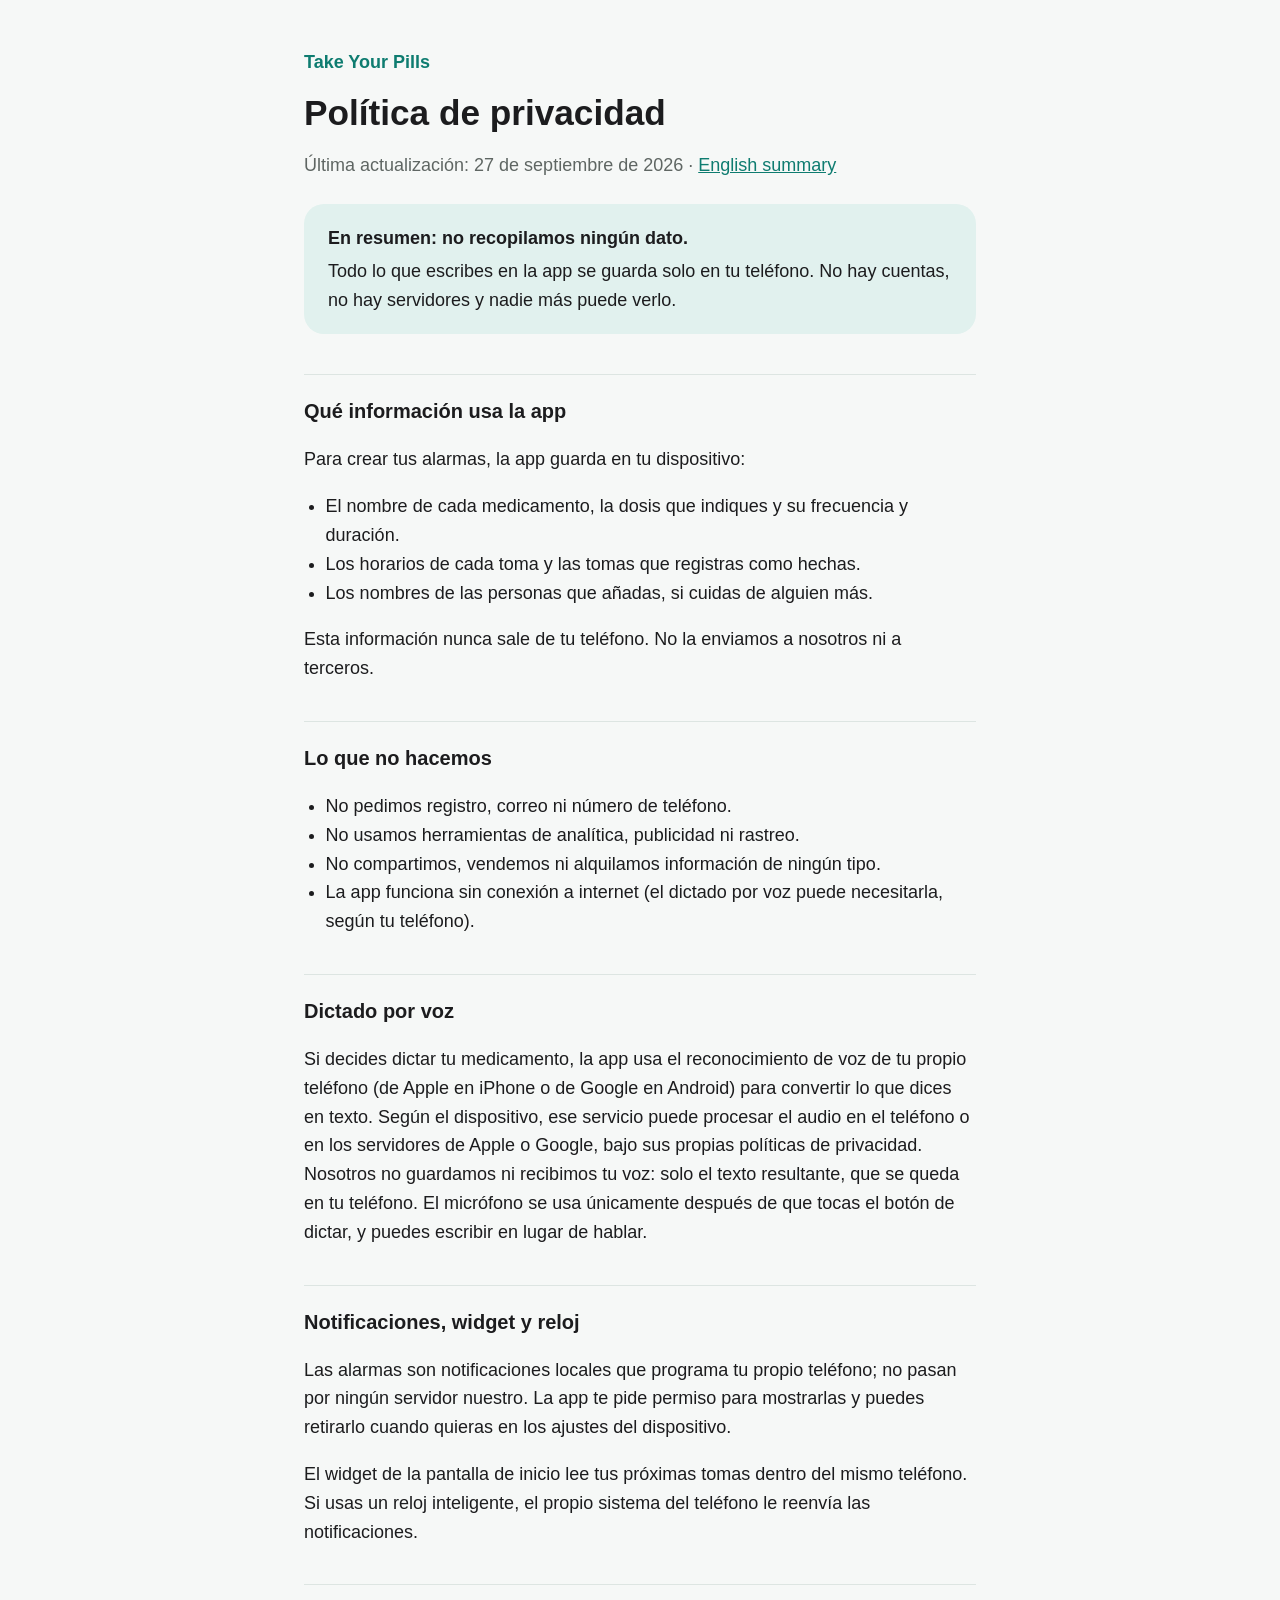
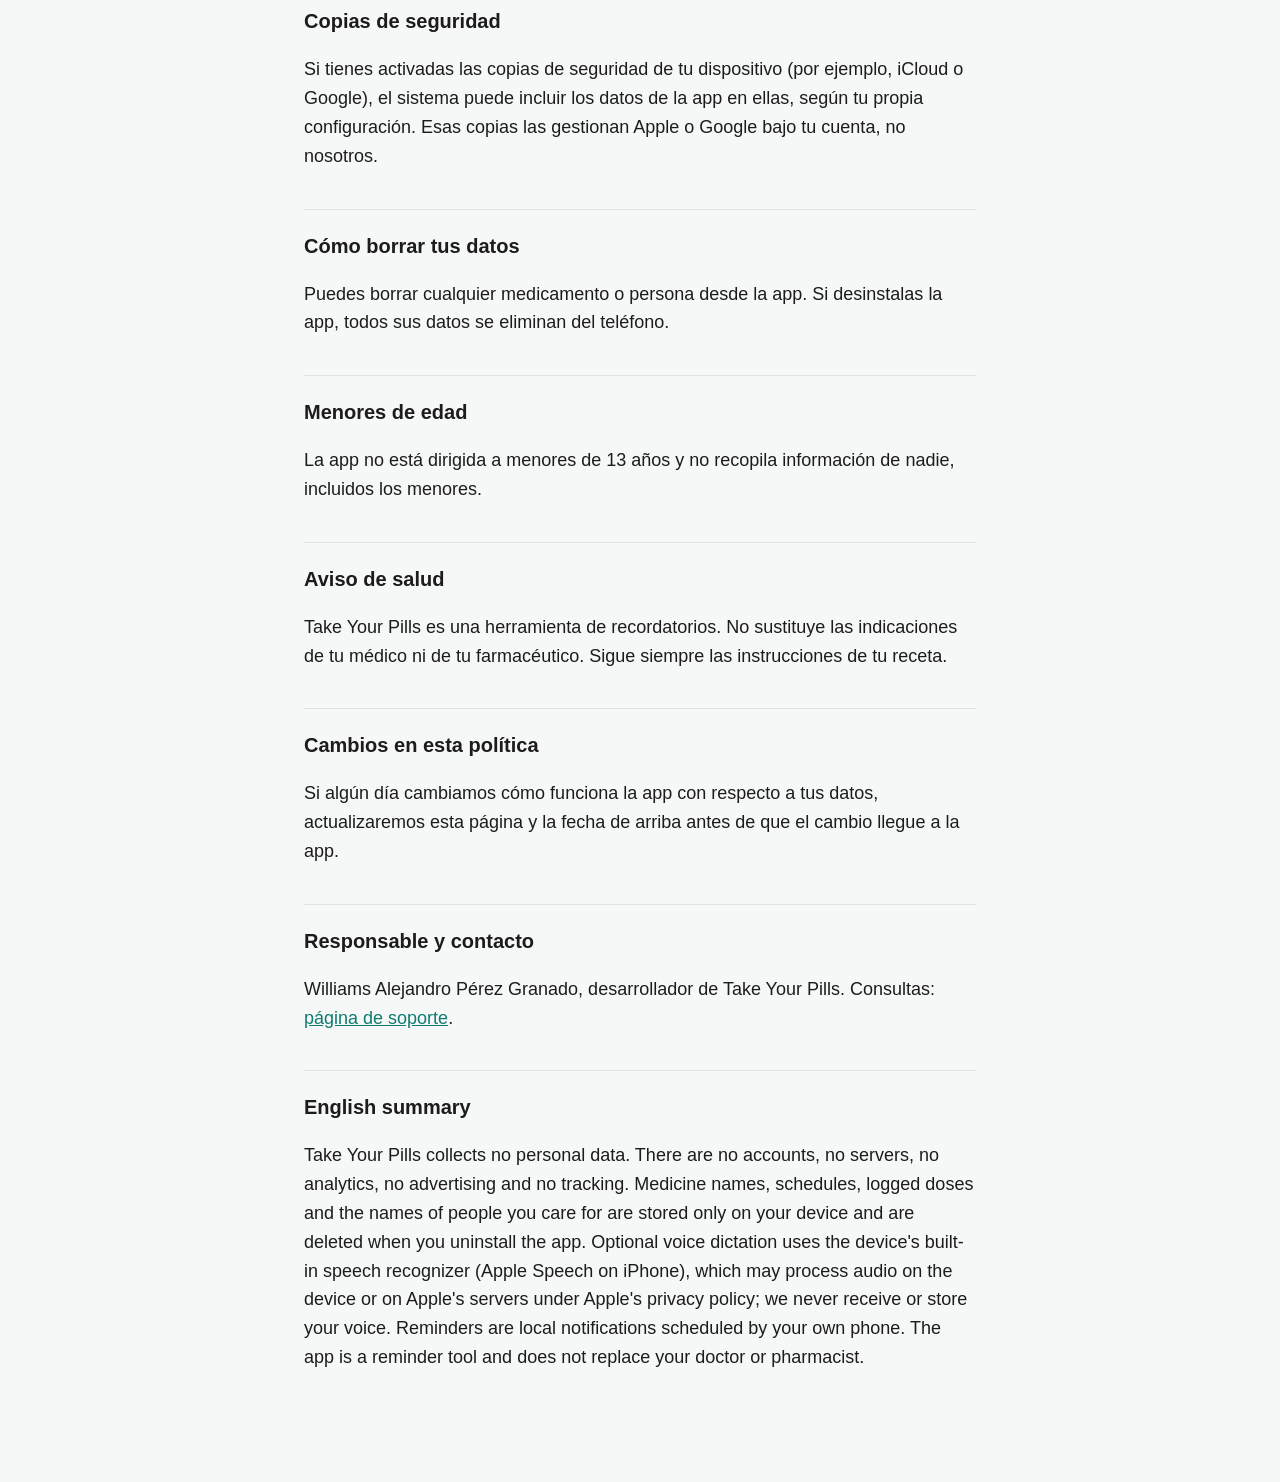
==== privacidad.html @ e74b3f1e "feat: legal and support pages" ====
<!doctype html>
<html lang="es">
<head>
<meta charset="utf-8">
<meta name="viewport" content="width=device-width,initial-scale=1">
<title>Privacidad · Take Your Pills</title>
<link rel="stylesheet" href="_style.css">
</head>
<body>
<main>
  <div class="app">Take Your Pills</div>
  <h1>Política de privacidad</h1>
  <p class="muted">Última actualización: 27 de septiembre de 2026 · <a href="#en">English summary</a></p>

  <div class="box">
    <strong>En resumen: no recopilamos ningún dato.</strong>
    <p>Todo lo que escribes en la app se guarda solo en tu teléfono. No hay cuentas, no hay servidores y nadie más puede verlo.</p>
  </div>

  <section>
    <h2>Qué información usa la app</h2>
    <p>Para crear tus alarmas, la app guarda en tu dispositivo:</p>
    <ul>
      <li>El nombre de cada medicamento, la dosis que indiques y su frecuencia y duración.</li>
      <li>Los horarios de cada toma y las tomas que registras como hechas.</li>
      <li>Los nombres de las personas que añadas, si cuidas de alguien más.</li>
    </ul>
    <p>Esta información nunca sale de tu teléfono. No la enviamos a nosotros ni a terceros.</p>
  </section>

  <section>
    <h2>Lo que no hacemos</h2>
    <ul>
      <li>No pedimos registro, correo ni número de teléfono.</li>
      <li>No usamos herramientas de analítica, publicidad ni rastreo.</li>
      <li>No compartimos, vendemos ni alquilamos información de ningún tipo.</li>
      <li>La app funciona sin conexión a internet (el dictado por voz puede necesitarla, según tu teléfono).</li>
    </ul>
  </section>

  <section>
    <h2>Dictado por voz</h2>
    <p>Si decides dictar tu medicamento, la app usa el reconocimiento de voz de tu propio teléfono (de Apple en iPhone o de Google en Android) para convertir lo que dices en texto. Según el dispositivo, ese servicio puede procesar el audio en el teléfono o en los servidores de Apple o Google, bajo sus propias políticas de privacidad. Nosotros no guardamos ni recibimos tu voz: solo el texto resultante, que se queda en tu teléfono. El micrófono se usa únicamente después de que tocas el botón de dictar, y puedes escribir en lugar de hablar.</p>
  </section>

  <section>
    <h2>Notificaciones, widget y reloj</h2>
    <p>Las alarmas son notificaciones locales que programa tu propio teléfono; no pasan por ningún servidor nuestro. La app te pide permiso para mostrarlas y puedes retirarlo cuando quieras en los ajustes del dispositivo.</p>
    <p>El widget de la pantalla de inicio lee tus próximas tomas dentro del mismo teléfono. Si usas un reloj inteligente, el propio sistema del teléfono le reenvía las notificaciones.</p>
  </section>

  <section>
    <h2>Copias de seguridad</h2>
    <p>Si tienes activadas las copias de seguridad de tu dispositivo (por ejemplo, iCloud o Google), el sistema puede incluir los datos de la app en ellas, según tu propia configuración. Esas copias las gestionan Apple o Google bajo tu cuenta, no nosotros.</p>
  </section>

  <section>
    <h2>Cómo borrar tus datos</h2>
    <p>Puedes borrar cualquier medicamento o persona desde la app. Si desinstalas la app, todos sus datos se eliminan del teléfono.</p>
  </section>

  <section>
    <h2>Menores de edad</h2>
    <p>La app no está dirigida a menores de 13 años y no recopila información de nadie, incluidos los menores.</p>
  </section>

  <section>
    <h2>Aviso de salud</h2>
    <p>Take Your Pills es una herramienta de recordatorios. No sustituye las indicaciones de tu médico ni de tu farmacéutico. Sigue siempre las instrucciones de tu receta.</p>
  </section>

  <section>
    <h2>Cambios en esta política</h2>
    <p>Si algún día cambiamos cómo funciona la app con respecto a tus datos, actualizaremos esta página y la fecha de arriba antes de que el cambio llegue a la app.</p>
  </section>

  <section>
    <h2>Responsable y contacto</h2>
    <p>Williams Alejandro Pérez Granado, desarrollador de Take Your Pills. Consultas: <a href="soporte.html">página de soporte</a>.</p>
  </section>

  <section id="en" lang="en">
    <h2>English summary</h2>
    <p>Take Your Pills collects no personal data. There are no accounts, no servers, no analytics, no advertising and no tracking. Medicine names, schedules, logged doses and the names of people you care for are stored only on your device and are deleted when you uninstall the app. Optional voice dictation uses the device's built-in speech recognizer (Apple Speech on iPhone), which may process audio on the device or on Apple's servers under Apple's privacy policy; we never receive or store your voice. Reminders are local notifications scheduled by your own phone. The app is a reminder tool and does not replace your doctor or pharmacist.</p>
  </section>
</main>
</body>
</html>
---- _style.css ----
:root{--bg:#f6f8f7;--surface:#fff;--ink:#1c1c1e;--muted:#5f6663;--tint:#0e7c70;--tint-soft:#e1f1ee;--line:#dde5e2;color-scheme:light}
@media (prefers-color-scheme:dark){:root{color-scheme:dark;--bg:#04201d;--surface:#0b2c28;--ink:#f2f5f4;--muted:#a9bab6;--tint:#34c7b5;--tint-soft:#12332f;--line:#1f4540}}
*{box-sizing:border-box}
body{margin:0;background:var(--bg);color:var(--ink);font:18px/1.6 -apple-system,BlinkMacSystemFont,"Segoe UI",Roboto,sans-serif;padding-inline:20px}
main{max-width:42rem;margin:0 auto;padding-block:48px 72px}
.app{color:var(--tint);font-weight:700}
h1{font-size:2.2rem;line-height:1.15;margin:16px 0 8px}
.muted{color:var(--muted)}
.box{background:var(--tint-soft);border-radius:20px;padding:20px 24px;margin:24px 0 40px}
.box p{margin:4px 0 0}
section,details{border-top:1px solid var(--line);padding-block:20px}
h2{font-size:1.25rem;margin:0 0 8px}
summary{cursor:pointer;font-weight:700}
ul,ol{padding-left:1.2em}
a{color:var(--tint)}
.mail{font-weight:700;user-select:all;overflow-wrap:anywhere}
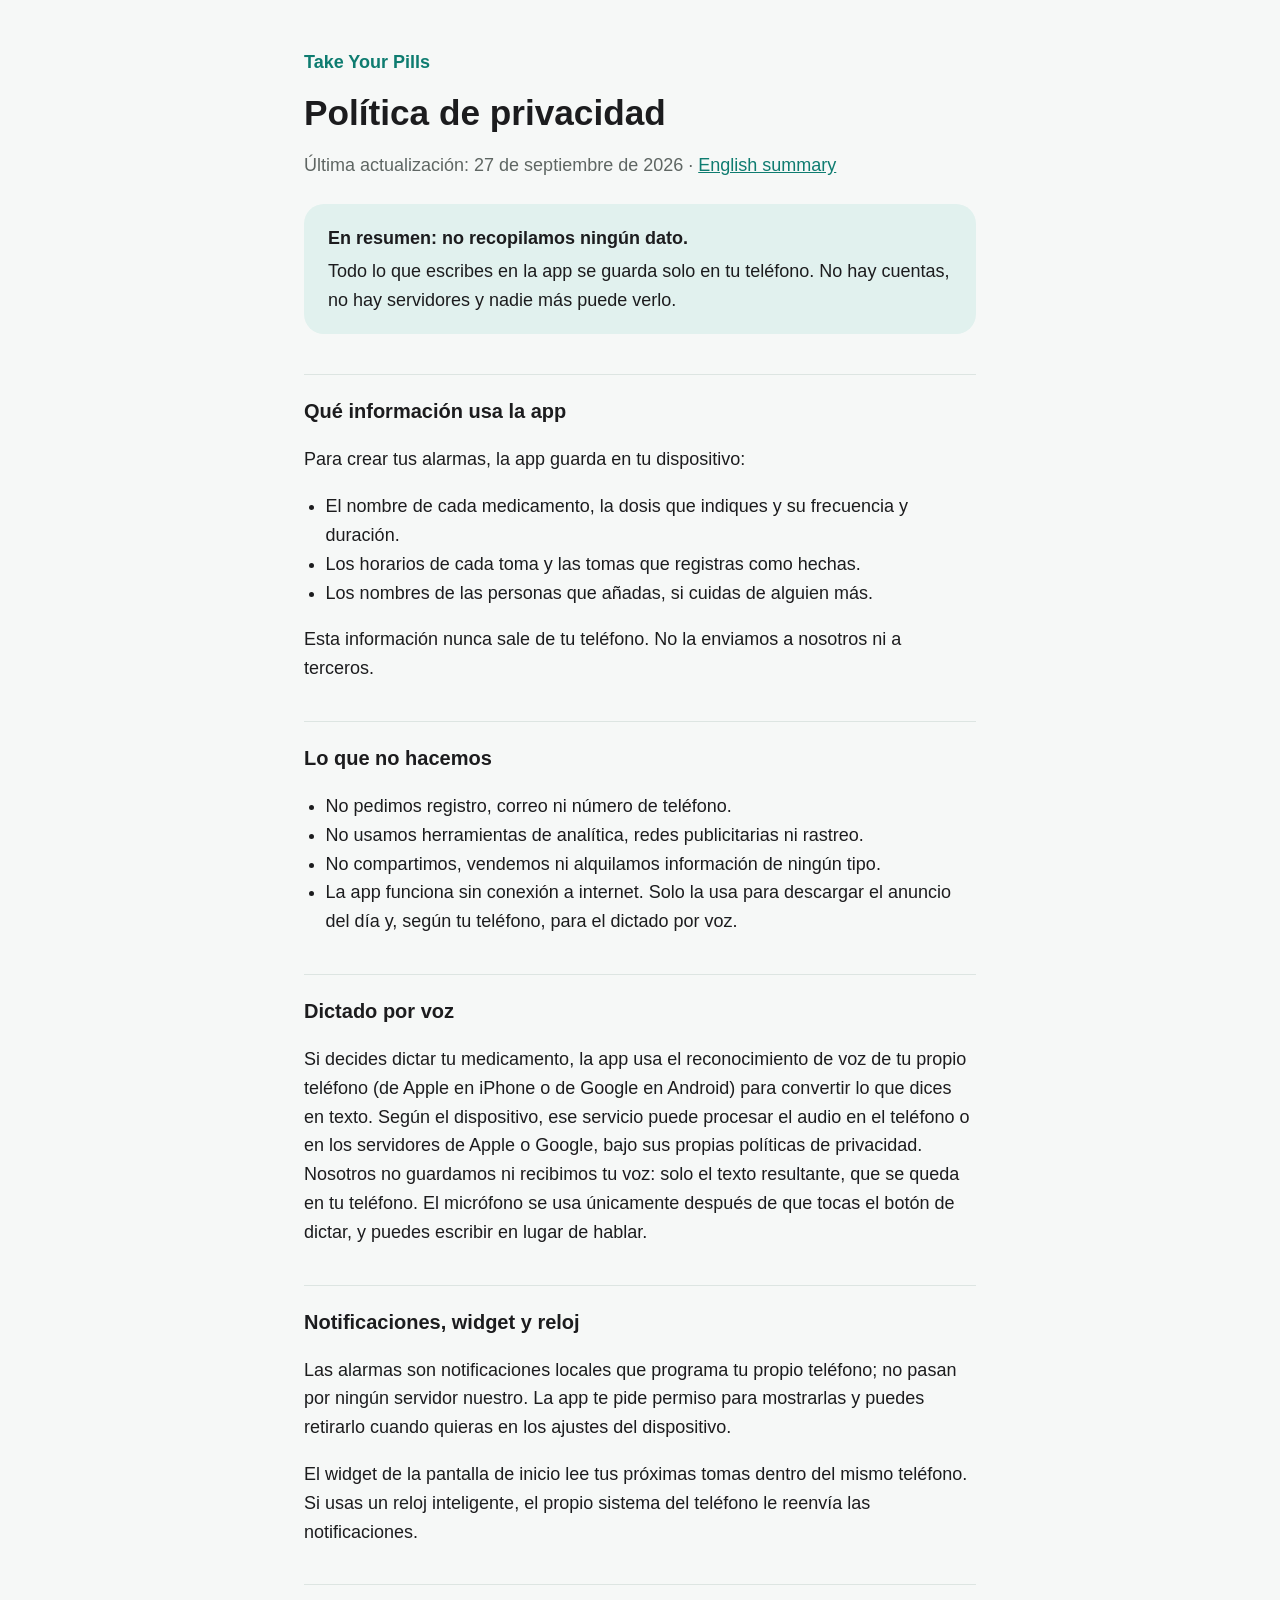
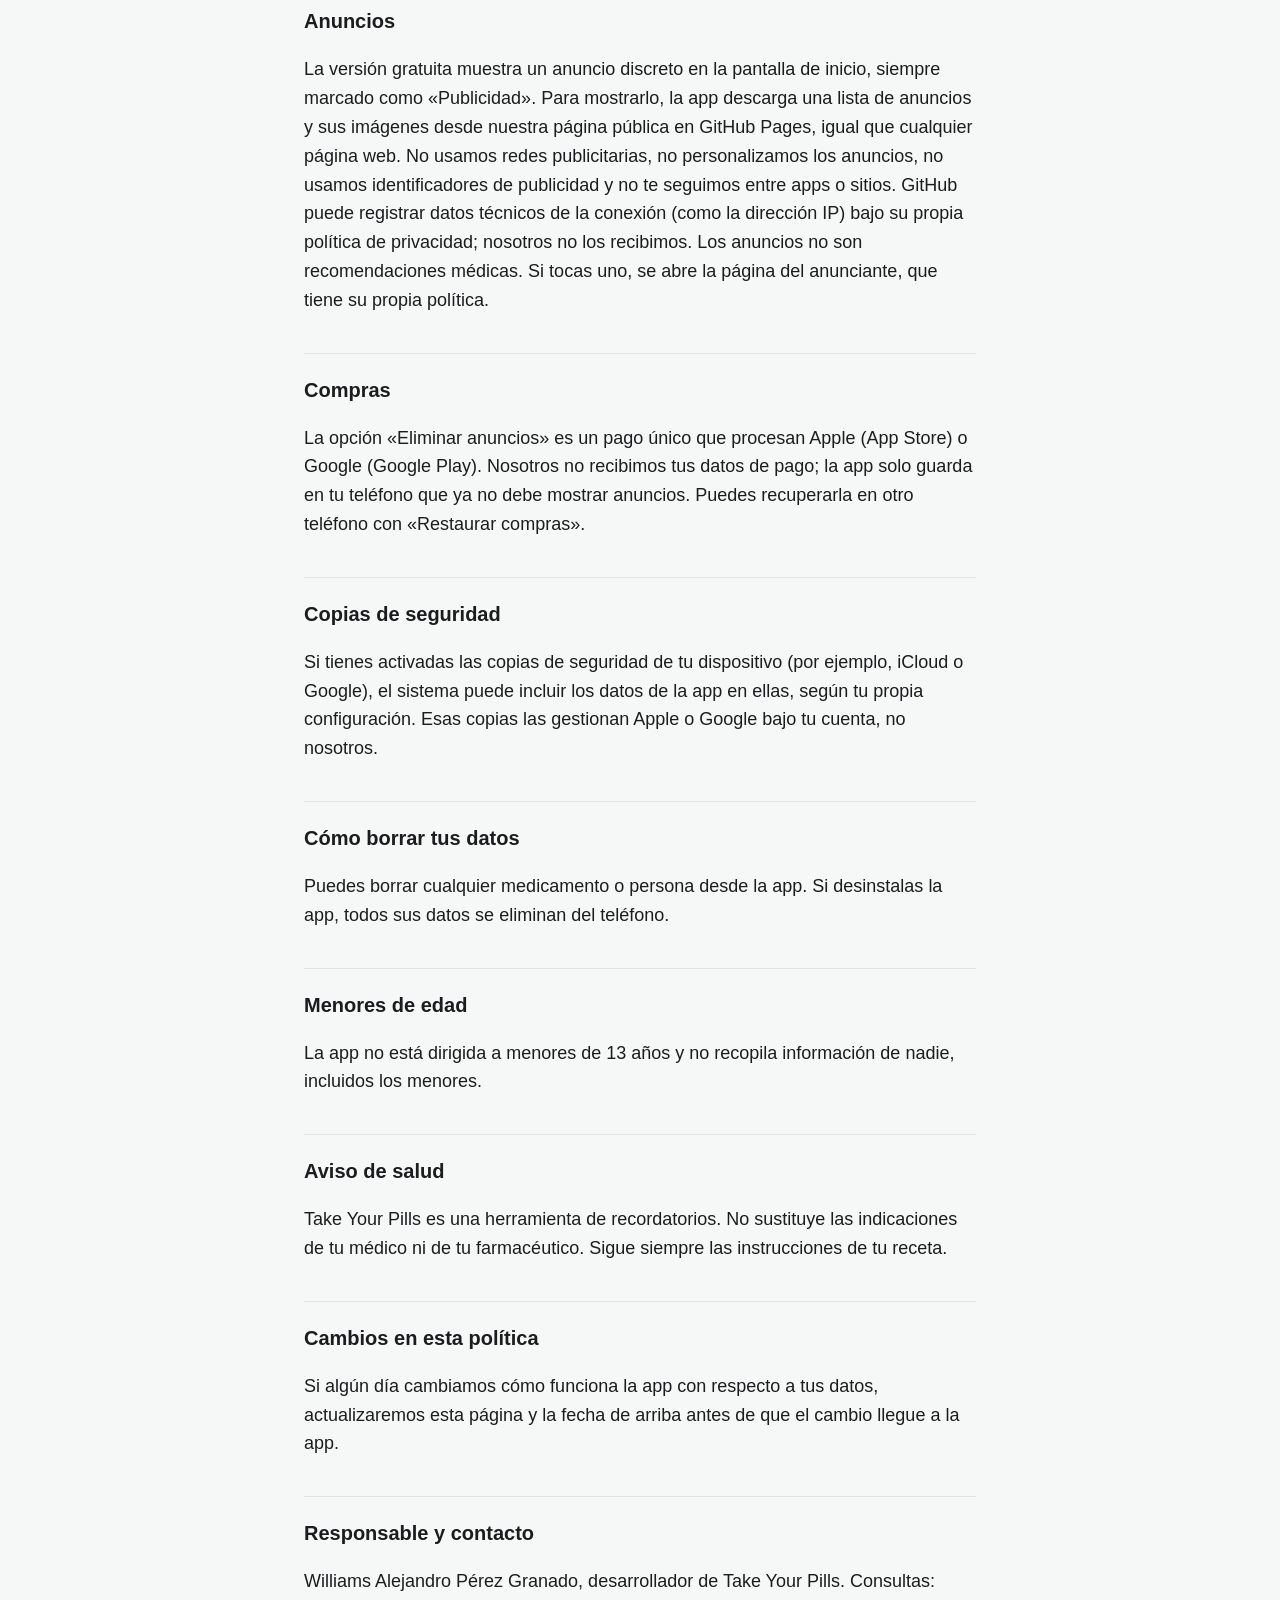
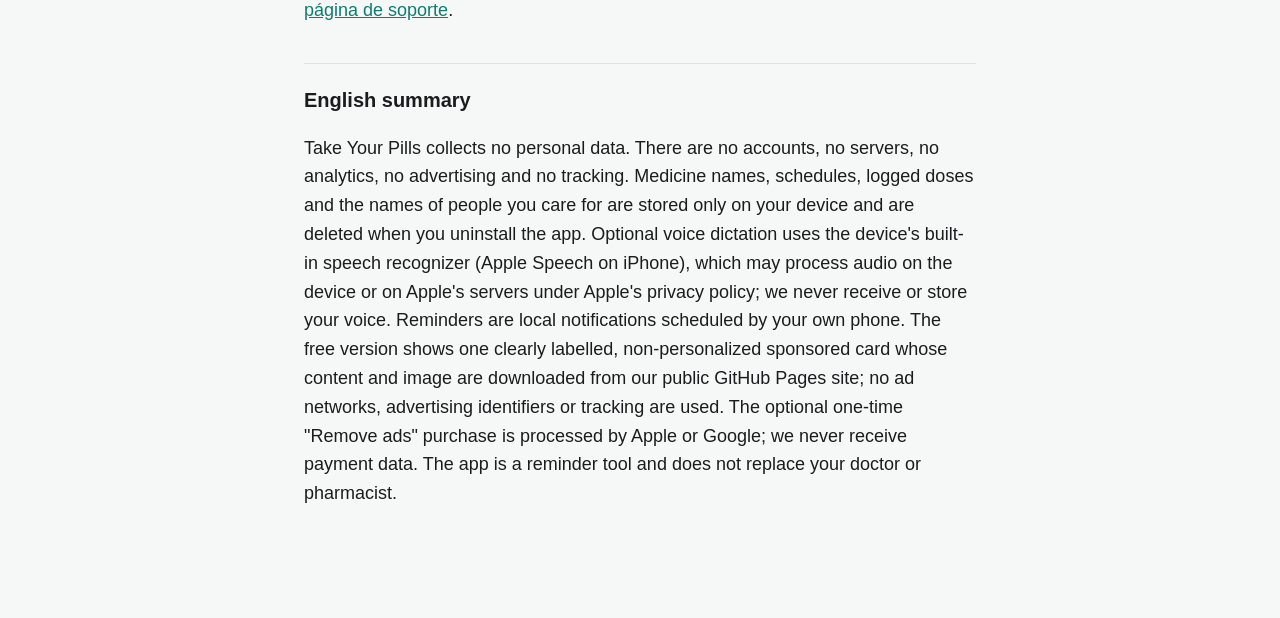
==== commit 1082bc88: "feat: terms, ads config and privacy update" ====
--- a/privacidad.html
+++ b/privacidad.html
@@ -32,9 +32,9 @@
     <h2>Lo que no hacemos</h2>
     <ul>
       <li>No pedimos registro, correo ni número de teléfono.</li>
-      <li>No usamos herramientas de analítica, publicidad ni rastreo.</li>
+      <li>No usamos herramientas de analítica, redes publicitarias ni rastreo.</li>
       <li>No compartimos, vendemos ni alquilamos información de ningún tipo.</li>
-      <li>La app funciona sin conexión a internet (el dictado por voz puede necesitarla, según tu teléfono).</li>
+      <li>La app funciona sin conexión a internet. Solo la usa para descargar el anuncio del día y, según tu teléfono, para el dictado por voz.</li>
     </ul>
   </section>
 
@@ -47,6 +47,16 @@
     <h2>Notificaciones, widget y reloj</h2>
     <p>Las alarmas son notificaciones locales que programa tu propio teléfono; no pasan por ningún servidor nuestro. La app te pide permiso para mostrarlas y puedes retirarlo cuando quieras en los ajustes del dispositivo.</p>
     <p>El widget de la pantalla de inicio lee tus próximas tomas dentro del mismo teléfono. Si usas un reloj inteligente, el propio sistema del teléfono le reenvía las notificaciones.</p>
+  </section>
+
+  <section>
+    <h2>Anuncios</h2>
+    <p>La versión gratuita muestra un anuncio discreto en la pantalla de inicio, siempre marcado como «Publicidad». Para mostrarlo, la app descarga una lista de anuncios y sus imágenes desde nuestra página pública en GitHub Pages, igual que cualquier página web. No usamos redes publicitarias, no personalizamos los anuncios, no usamos identificadores de publicidad y no te seguimos entre apps o sitios. GitHub puede registrar datos técnicos de la conexión (como la dirección IP) bajo su propia política de privacidad; nosotros no los recibimos. Los anuncios no son recomendaciones médicas. Si tocas uno, se abre la página del anunciante, que tiene su propia política.</p>
+  </section>
+
+  <section>
+    <h2>Compras</h2>
+    <p>La opción «Eliminar anuncios» es un pago único que procesan Apple (App Store) o Google (Google Play). Nosotros no recibimos tus datos de pago; la app solo guarda en tu teléfono que ya no debe mostrar anuncios. Puedes recuperarla en otro teléfono con «Restaurar compras».</p>
   </section>
 
   <section>
@@ -81,7 +91,7 @@
 
   <section id="en" lang="en">
     <h2>English summary</h2>
-    <p>Take Your Pills collects no personal data. There are no accounts, no servers, no analytics, no advertising and no tracking. Medicine names, schedules, logged doses and the names of people you care for are stored only on your device and are deleted when you uninstall the app. Optional voice dictation uses the device's built-in speech recognizer (Apple Speech on iPhone), which may process audio on the device or on Apple's servers under Apple's privacy policy; we never receive or store your voice. Reminders are local notifications scheduled by your own phone. The app is a reminder tool and does not replace your doctor or pharmacist.</p>
+    <p>Take Your Pills collects no personal data. There are no accounts, no servers, no analytics, no advertising and no tracking. Medicine names, schedules, logged doses and the names of people you care for are stored only on your device and are deleted when you uninstall the app. Optional voice dictation uses the device's built-in speech recognizer (Apple Speech on iPhone), which may process audio on the device or on Apple's servers under Apple's privacy policy; we never receive or store your voice. Reminders are local notifications scheduled by your own phone. The free version shows one clearly labelled, non-personalized sponsored card whose content and image are downloaded from our public GitHub Pages site; no ad networks, advertising identifiers or tracking are used. The optional one-time "Remove ads" purchase is processed by Apple or Google; we never receive payment data. The app is a reminder tool and does not replace your doctor or pharmacist.</p>
   </section>
 </main>
 </body>
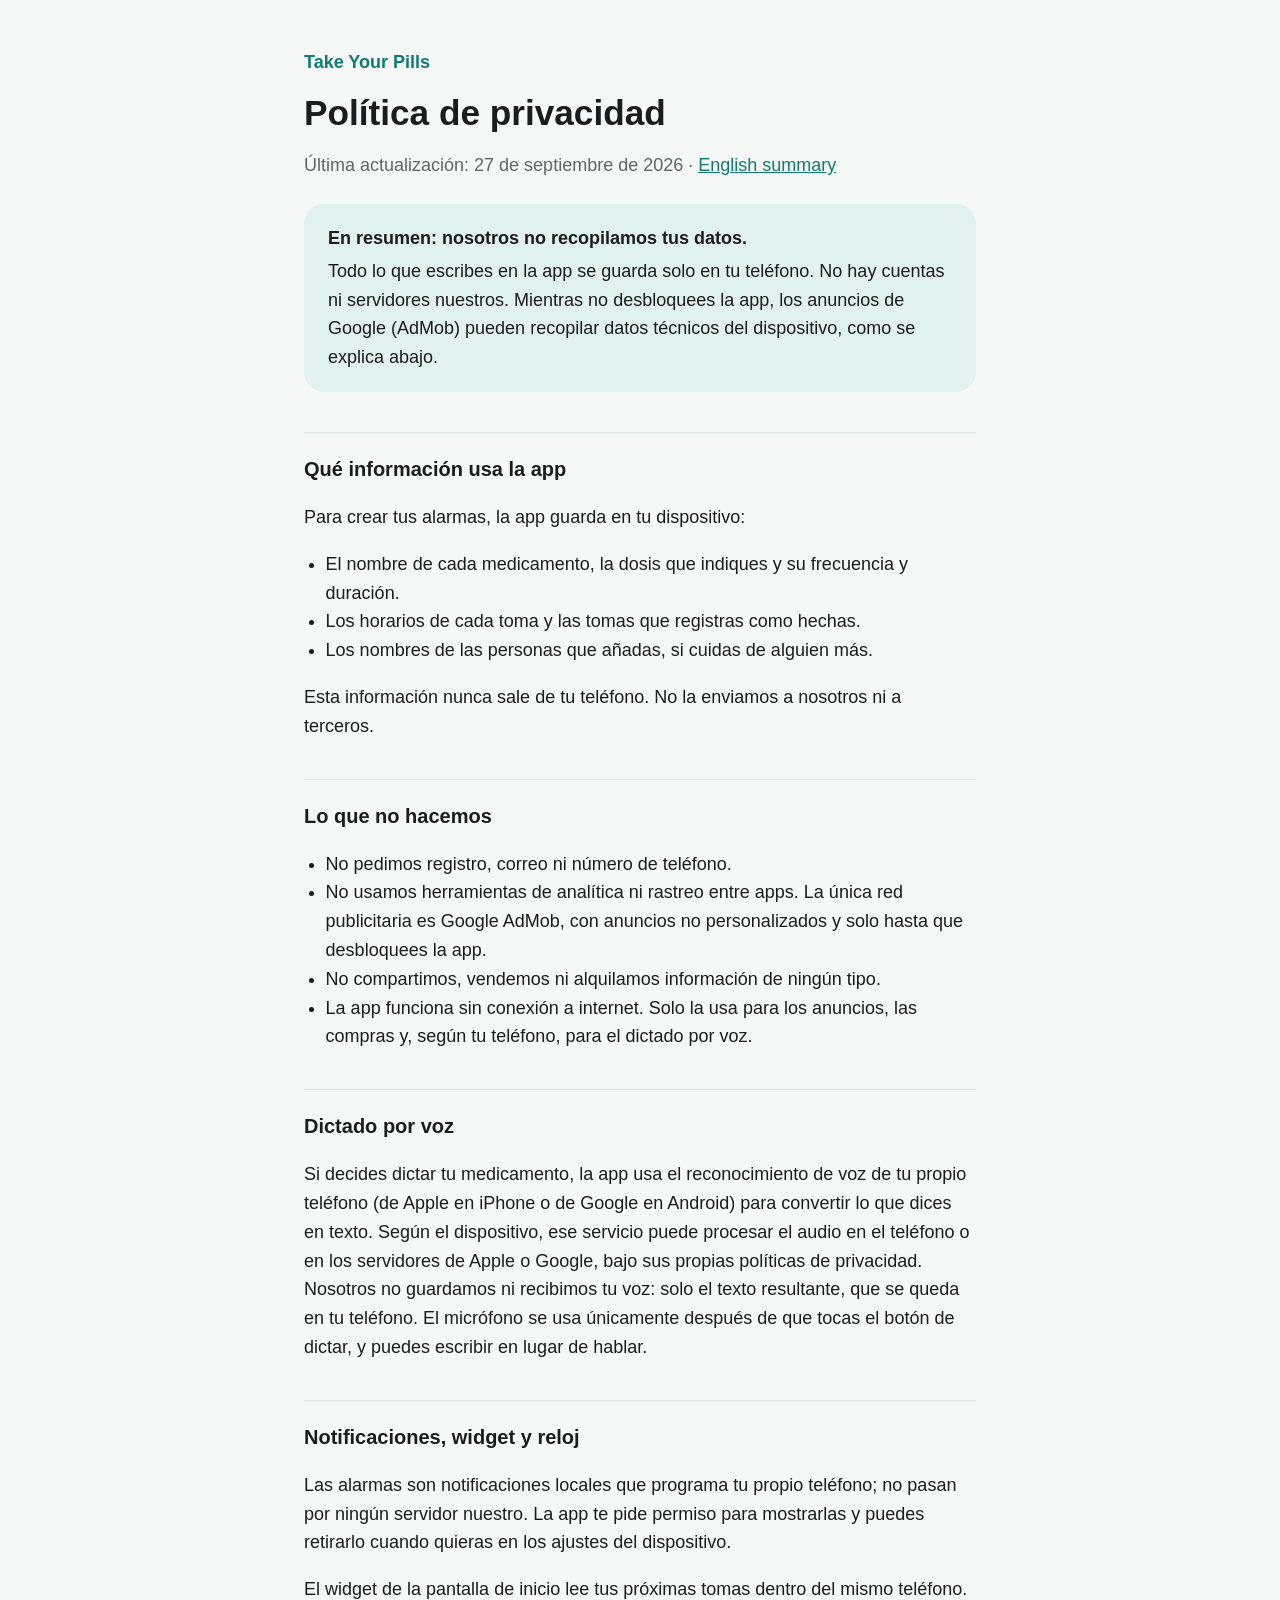
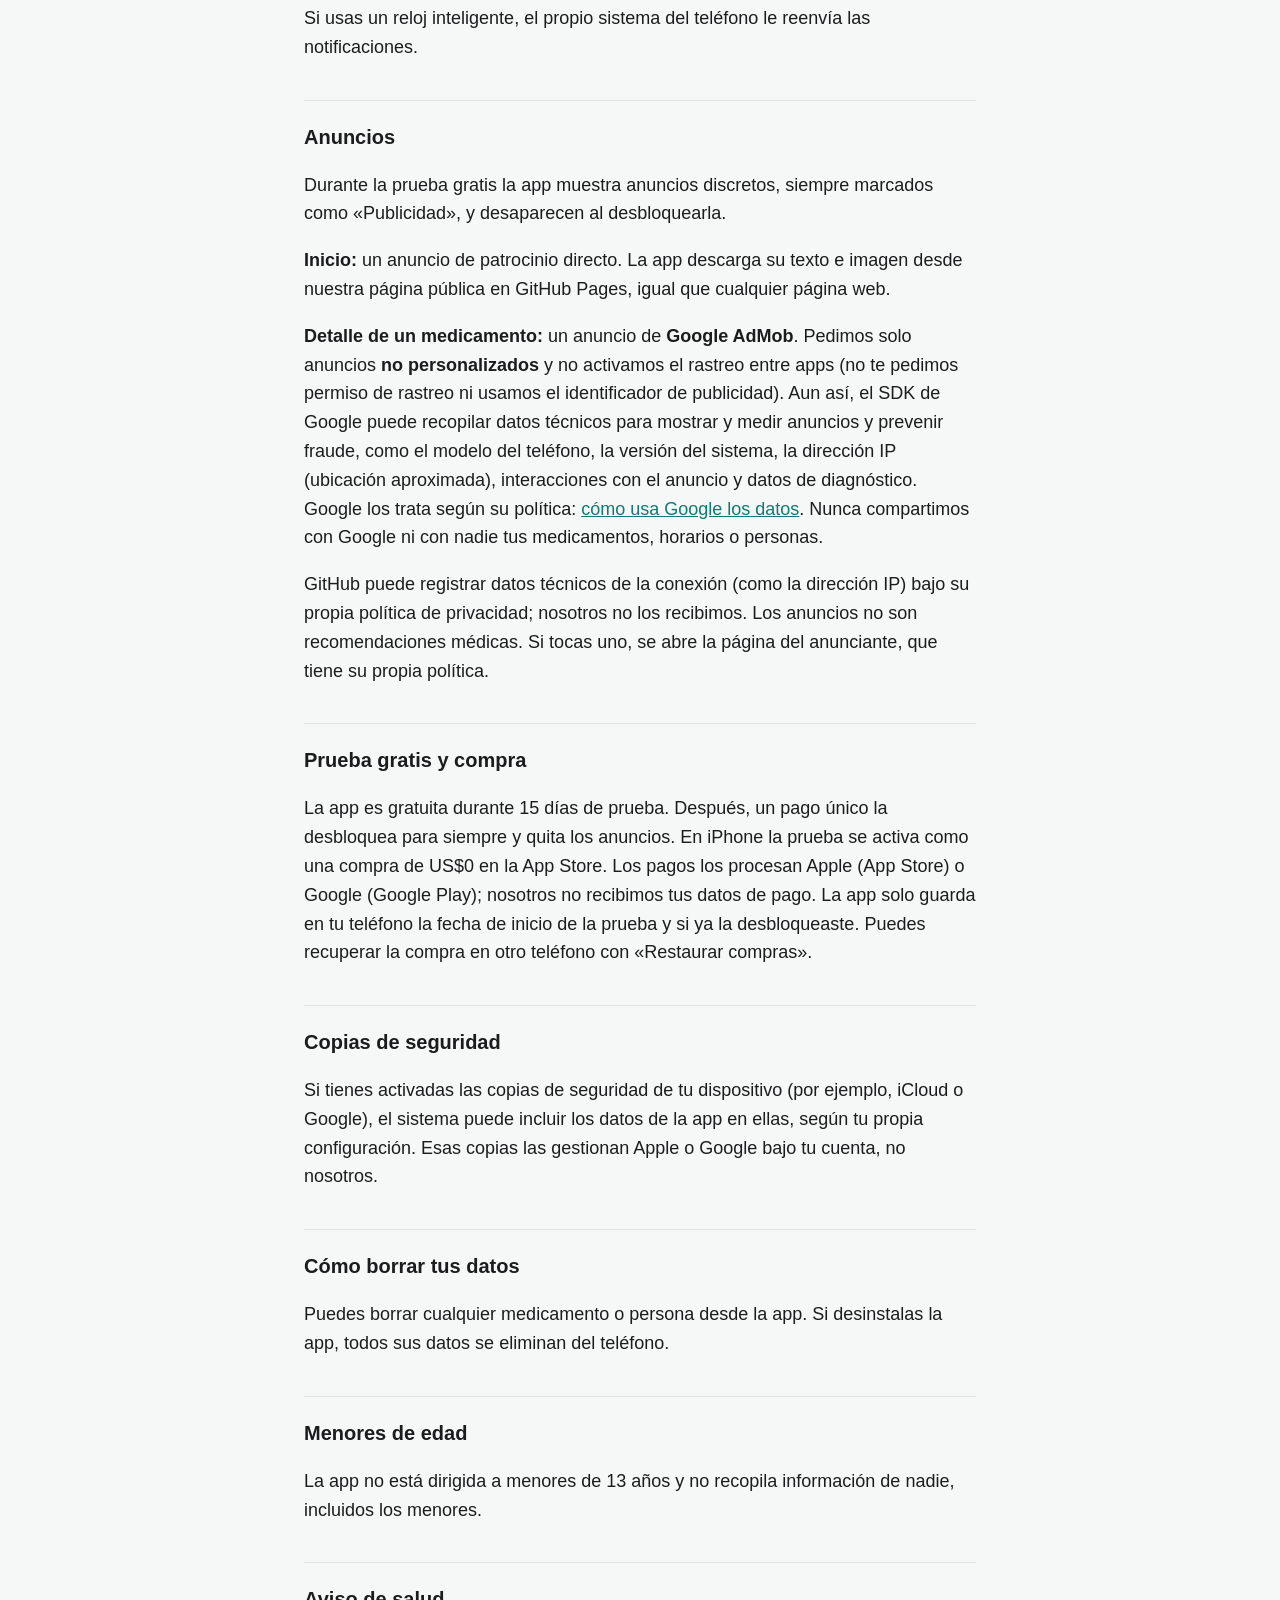
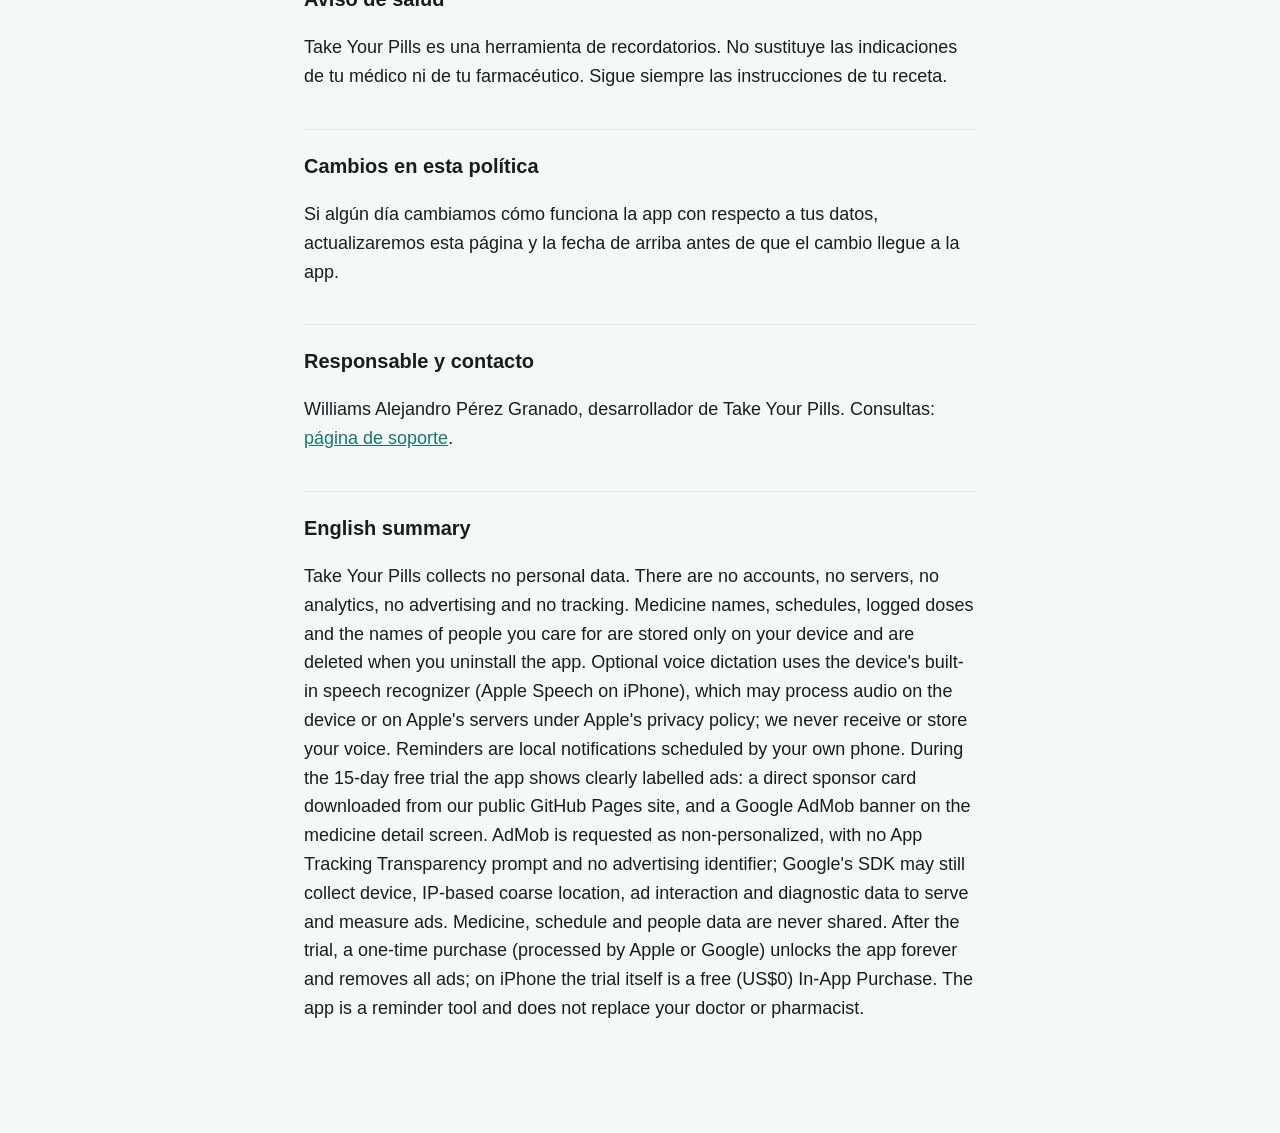
==== commit 7d707598: "docs: trial, AdMob and unlock in legal pages" ====
--- a/privacidad.html
+++ b/privacidad.html
@@ -13,8 +13,8 @@
   <p class="muted">Última actualización: 27 de septiembre de 2026 · <a href="#en">English summary</a></p>
 
   <div class="box">
-    <strong>En resumen: no recopilamos ningún dato.</strong>
-    <p>Todo lo que escribes en la app se guarda solo en tu teléfono. No hay cuentas, no hay servidores y nadie más puede verlo.</p>
+    <strong>En resumen: nosotros no recopilamos tus datos.</strong>
+    <p>Todo lo que escribes en la app se guarda solo en tu teléfono. No hay cuentas ni servidores nuestros. Mientras no desbloquees la app, los anuncios de Google (AdMob) pueden recopilar datos técnicos del dispositivo, como se explica abajo.</p>
   </div>
 
   <section>
@@ -32,9 +32,9 @@
     <h2>Lo que no hacemos</h2>
     <ul>
       <li>No pedimos registro, correo ni número de teléfono.</li>
-      <li>No usamos herramientas de analítica, redes publicitarias ni rastreo.</li>
+      <li>No usamos herramientas de analítica ni rastreo entre apps. La única red publicitaria es Google AdMob, con anuncios no personalizados y solo hasta que desbloquees la app.</li>
       <li>No compartimos, vendemos ni alquilamos información de ningún tipo.</li>
-      <li>La app funciona sin conexión a internet. Solo la usa para descargar el anuncio del día y, según tu teléfono, para el dictado por voz.</li>
+      <li>La app funciona sin conexión a internet. Solo la usa para los anuncios, las compras y, según tu teléfono, para el dictado por voz.</li>
     </ul>
   </section>
 
@@ -51,12 +51,15 @@
 
   <section>
     <h2>Anuncios</h2>
-    <p>La versión gratuita muestra un anuncio discreto en la pantalla de inicio, siempre marcado como «Publicidad». Para mostrarlo, la app descarga una lista de anuncios y sus imágenes desde nuestra página pública en GitHub Pages, igual que cualquier página web. No usamos redes publicitarias, no personalizamos los anuncios, no usamos identificadores de publicidad y no te seguimos entre apps o sitios. GitHub puede registrar datos técnicos de la conexión (como la dirección IP) bajo su propia política de privacidad; nosotros no los recibimos. Los anuncios no son recomendaciones médicas. Si tocas uno, se abre la página del anunciante, que tiene su propia política.</p>
+    <p>Durante la prueba gratis la app muestra anuncios discretos, siempre marcados como «Publicidad», y desaparecen al desbloquearla.</p>
+    <p><b>Inicio:</b> un anuncio de patrocinio directo. La app descarga su texto e imagen desde nuestra página pública en GitHub Pages, igual que cualquier página web.</p>
+    <p><b>Detalle de un medicamento:</b> un anuncio de <b>Google AdMob</b>. Pedimos solo anuncios <b>no personalizados</b> y no activamos el rastreo entre apps (no te pedimos permiso de rastreo ni usamos el identificador de publicidad). Aun así, el SDK de Google puede recopilar datos técnicos para mostrar y medir anuncios y prevenir fraude, como el modelo del teléfono, la versión del sistema, la dirección IP (ubicación aproximada), interacciones con el anuncio y datos de diagnóstico. Google los trata según su política: <a href="https://policies.google.com/technologies/partner-sites">cómo usa Google los datos</a>. Nunca compartimos con Google ni con nadie tus medicamentos, horarios o personas.</p>
+    <p> GitHub puede registrar datos técnicos de la conexión (como la dirección IP) bajo su propia política de privacidad; nosotros no los recibimos. Los anuncios no son recomendaciones médicas. Si tocas uno, se abre la página del anunciante, que tiene su propia política.</p>
   </section>
 
   <section>
-    <h2>Compras</h2>
-    <p>La opción «Eliminar anuncios» es un pago único que procesan Apple (App Store) o Google (Google Play). Nosotros no recibimos tus datos de pago; la app solo guarda en tu teléfono que ya no debe mostrar anuncios. Puedes recuperarla en otro teléfono con «Restaurar compras».</p>
+    <h2>Prueba gratis y compra</h2>
+    <p>La app es gratuita durante 15 días de prueba. Después, un pago único la desbloquea para siempre y quita los anuncios. En iPhone la prueba se activa como una compra de US$0 en la App Store. Los pagos los procesan Apple (App Store) o Google (Google Play); nosotros no recibimos tus datos de pago. La app solo guarda en tu teléfono la fecha de inicio de la prueba y si ya la desbloqueaste. Puedes recuperar la compra en otro teléfono con «Restaurar compras».</p>
   </section>
 
   <section>
@@ -91,7 +94,7 @@
 
   <section id="en" lang="en">
     <h2>English summary</h2>
-    <p>Take Your Pills collects no personal data. There are no accounts, no servers, no analytics, no advertising and no tracking. Medicine names, schedules, logged doses and the names of people you care for are stored only on your device and are deleted when you uninstall the app. Optional voice dictation uses the device's built-in speech recognizer (Apple Speech on iPhone), which may process audio on the device or on Apple's servers under Apple's privacy policy; we never receive or store your voice. Reminders are local notifications scheduled by your own phone. The free version shows one clearly labelled, non-personalized sponsored card whose content and image are downloaded from our public GitHub Pages site; no ad networks, advertising identifiers or tracking are used. The optional one-time "Remove ads" purchase is processed by Apple or Google; we never receive payment data. The app is a reminder tool and does not replace your doctor or pharmacist.</p>
+    <p>Take Your Pills collects no personal data. There are no accounts, no servers, no analytics, no advertising and no tracking. Medicine names, schedules, logged doses and the names of people you care for are stored only on your device and are deleted when you uninstall the app. Optional voice dictation uses the device's built-in speech recognizer (Apple Speech on iPhone), which may process audio on the device or on Apple's servers under Apple's privacy policy; we never receive or store your voice. Reminders are local notifications scheduled by your own phone. During the 15-day free trial the app shows clearly labelled ads: a direct sponsor card downloaded from our public GitHub Pages site, and a Google AdMob banner on the medicine detail screen. AdMob is requested as non-personalized, with no App Tracking Transparency prompt and no advertising identifier; Google's SDK may still collect device, IP-based coarse location, ad interaction and diagnostic data to serve and measure ads. Medicine, schedule and people data are never shared. After the trial, a one-time purchase (processed by Apple or Google) unlocks the app forever and removes all ads; on iPhone the trial itself is a free (US$0) In-App Purchase. The app is a reminder tool and does not replace your doctor or pharmacist.</p>
   </section>
 </main>
 </body>
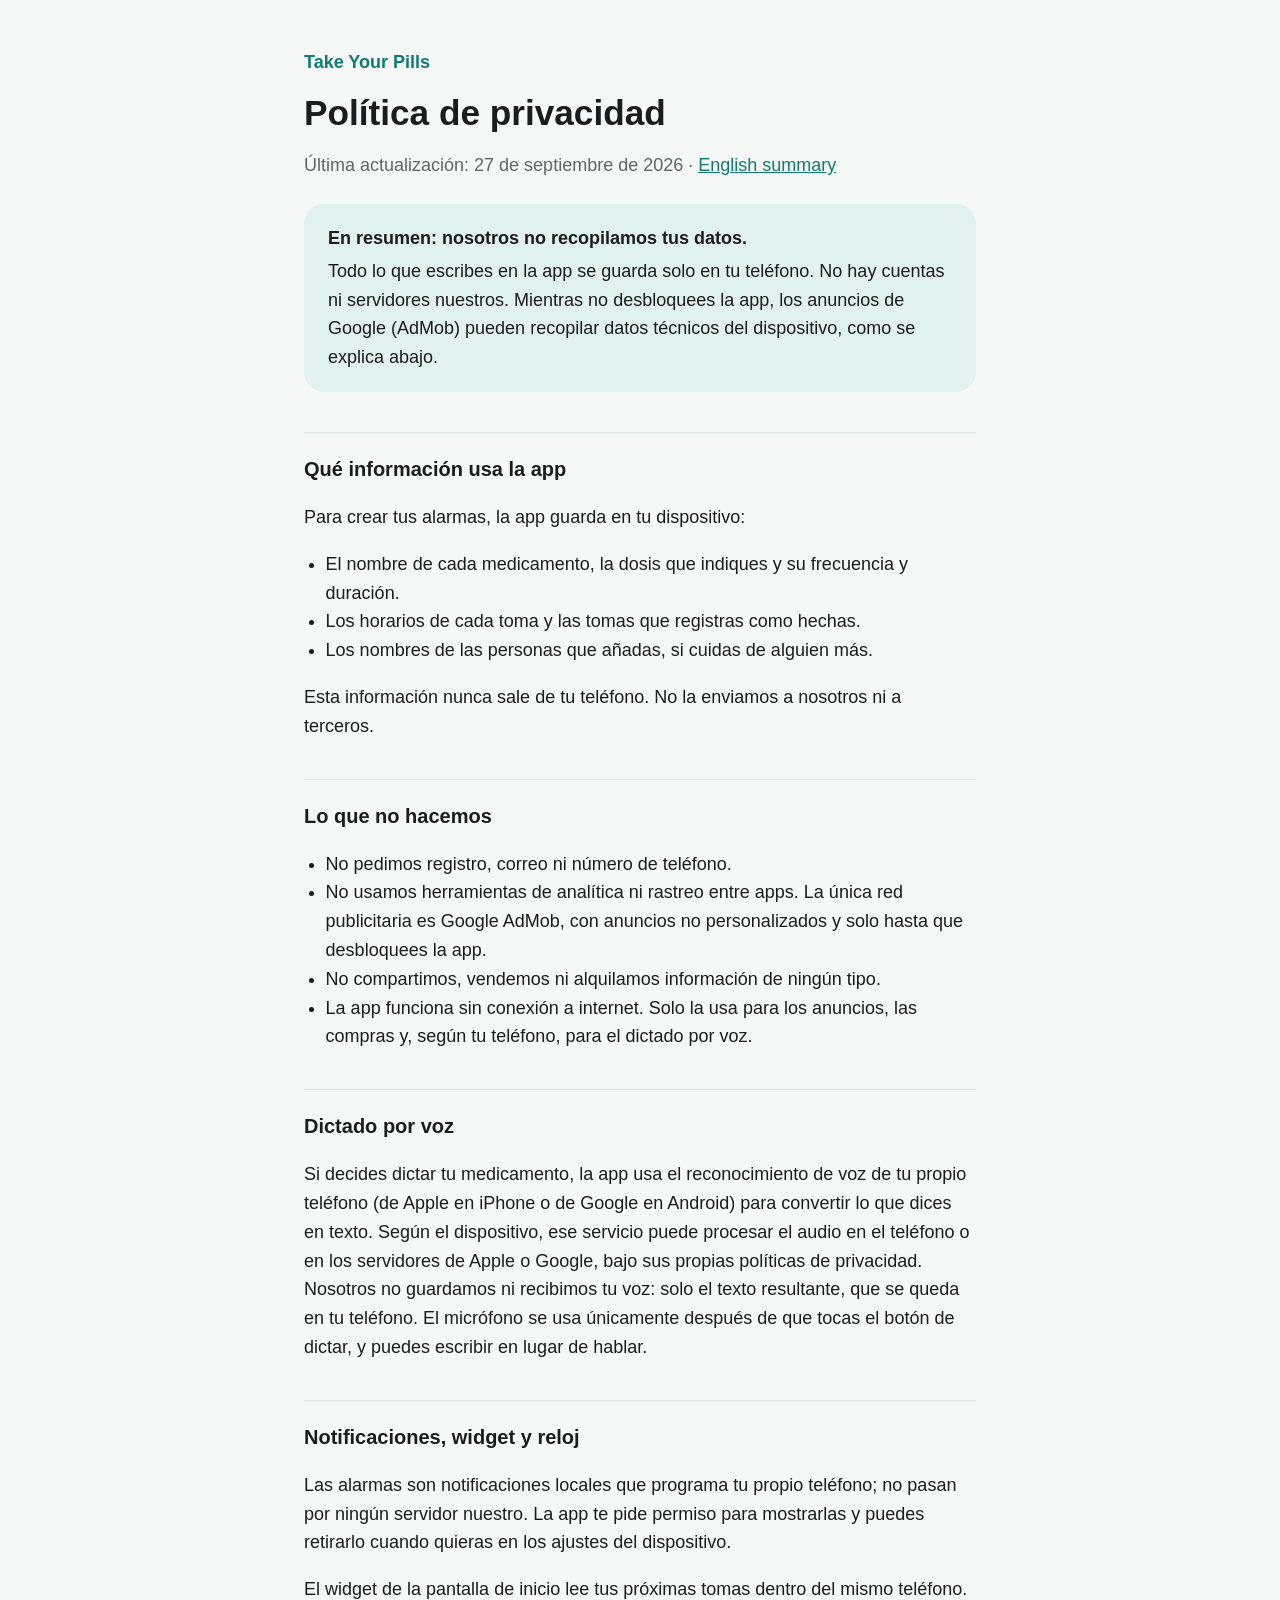
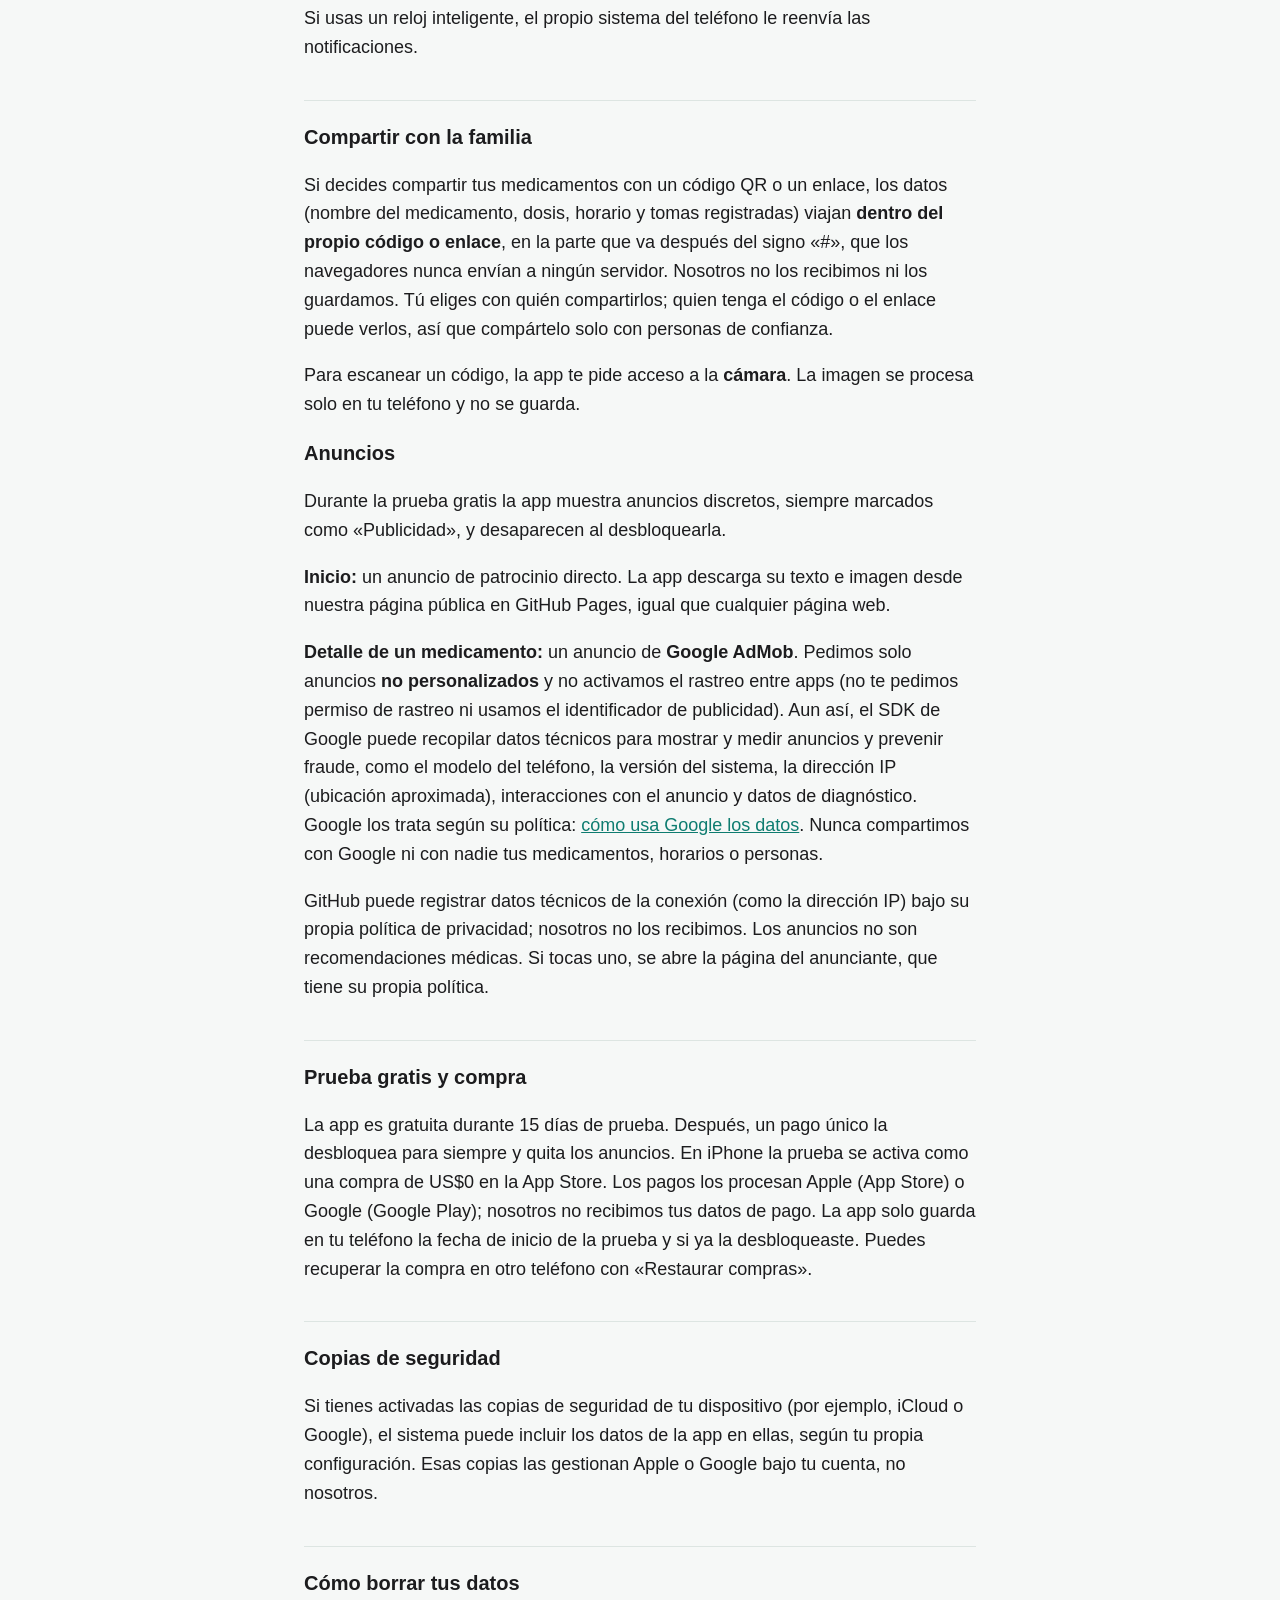
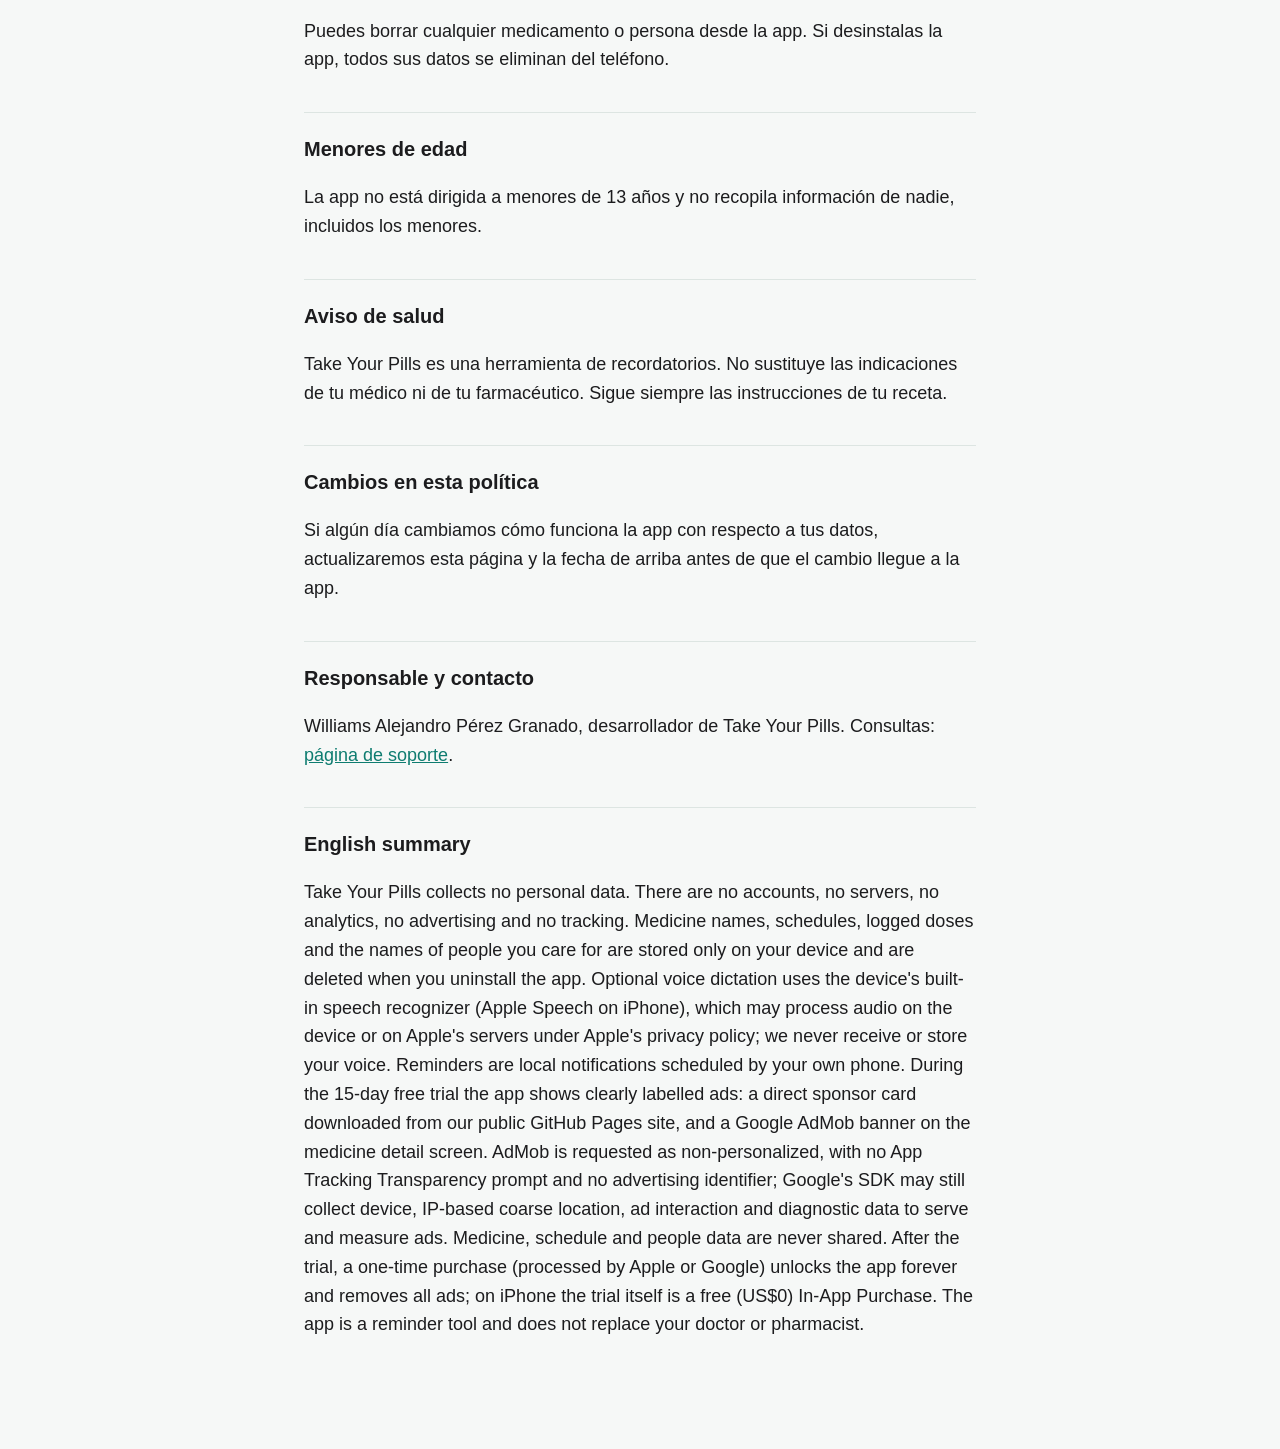
==== commit 9e791d27: "feat: shared alarms landing page" ====
--- a/privacidad.html
+++ b/privacidad.html
@@ -50,6 +50,10 @@
   </section>
 
   <section>
+    <h2>Compartir con la familia</h2>
+    <p>Si decides compartir tus medicamentos con un código QR o un enlace, los datos (nombre del medicamento, dosis, horario y tomas registradas) viajan <b>dentro del propio código o enlace</b>, en la parte que va después del signo «#», que los navegadores nunca envían a ningún servidor. Nosotros no los recibimos ni los guardamos. Tú eliges con quién compartirlos; quien tenga el código o el enlace puede verlos, así que compártelo solo con personas de confianza.</p>
+    <p>Para escanear un código, la app te pide acceso a la <b>cámara</b>. La imagen se procesa solo en tu teléfono y no se guarda.</p>
+
     <h2>Anuncios</h2>
     <p>Durante la prueba gratis la app muestra anuncios discretos, siempre marcados como «Publicidad», y desaparecen al desbloquearla.</p>
     <p><b>Inicio:</b> un anuncio de patrocinio directo. La app descarga su texto e imagen desde nuestra página pública en GitHub Pages, igual que cualquier página web.</p>
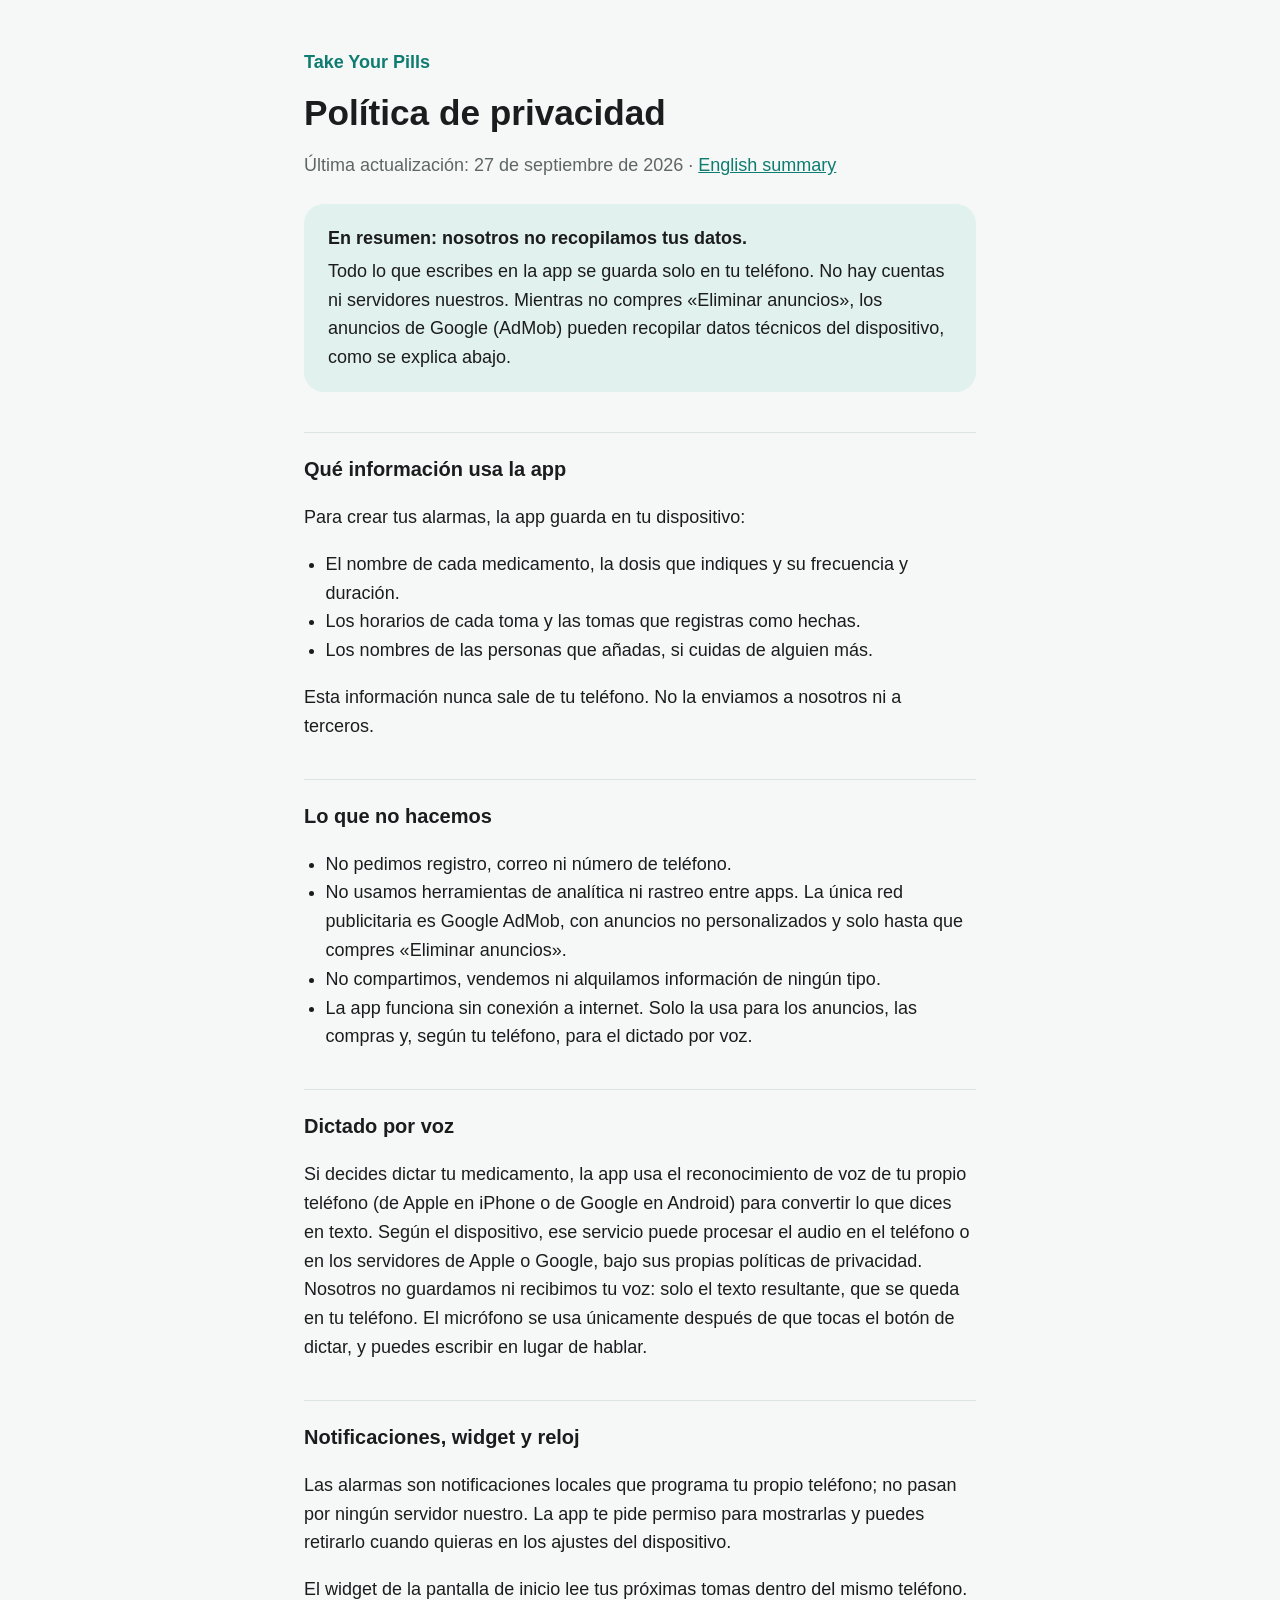
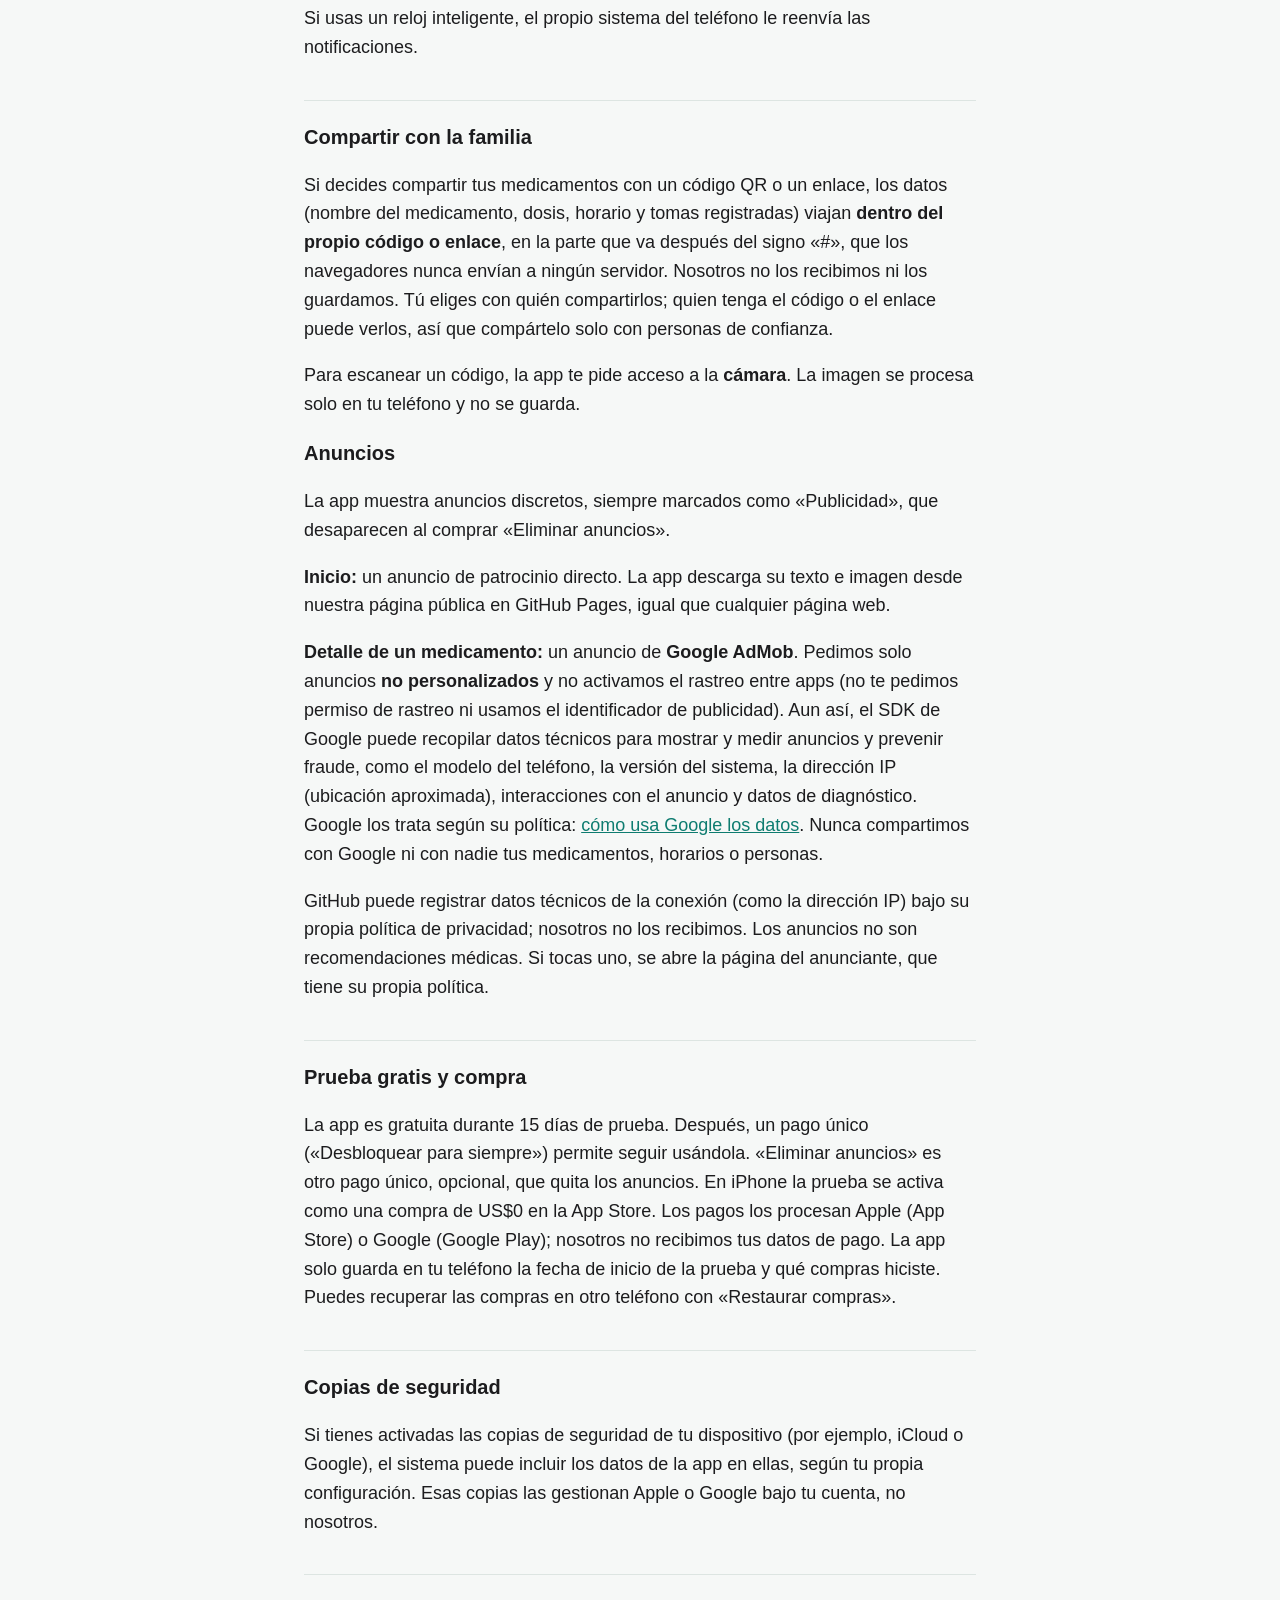
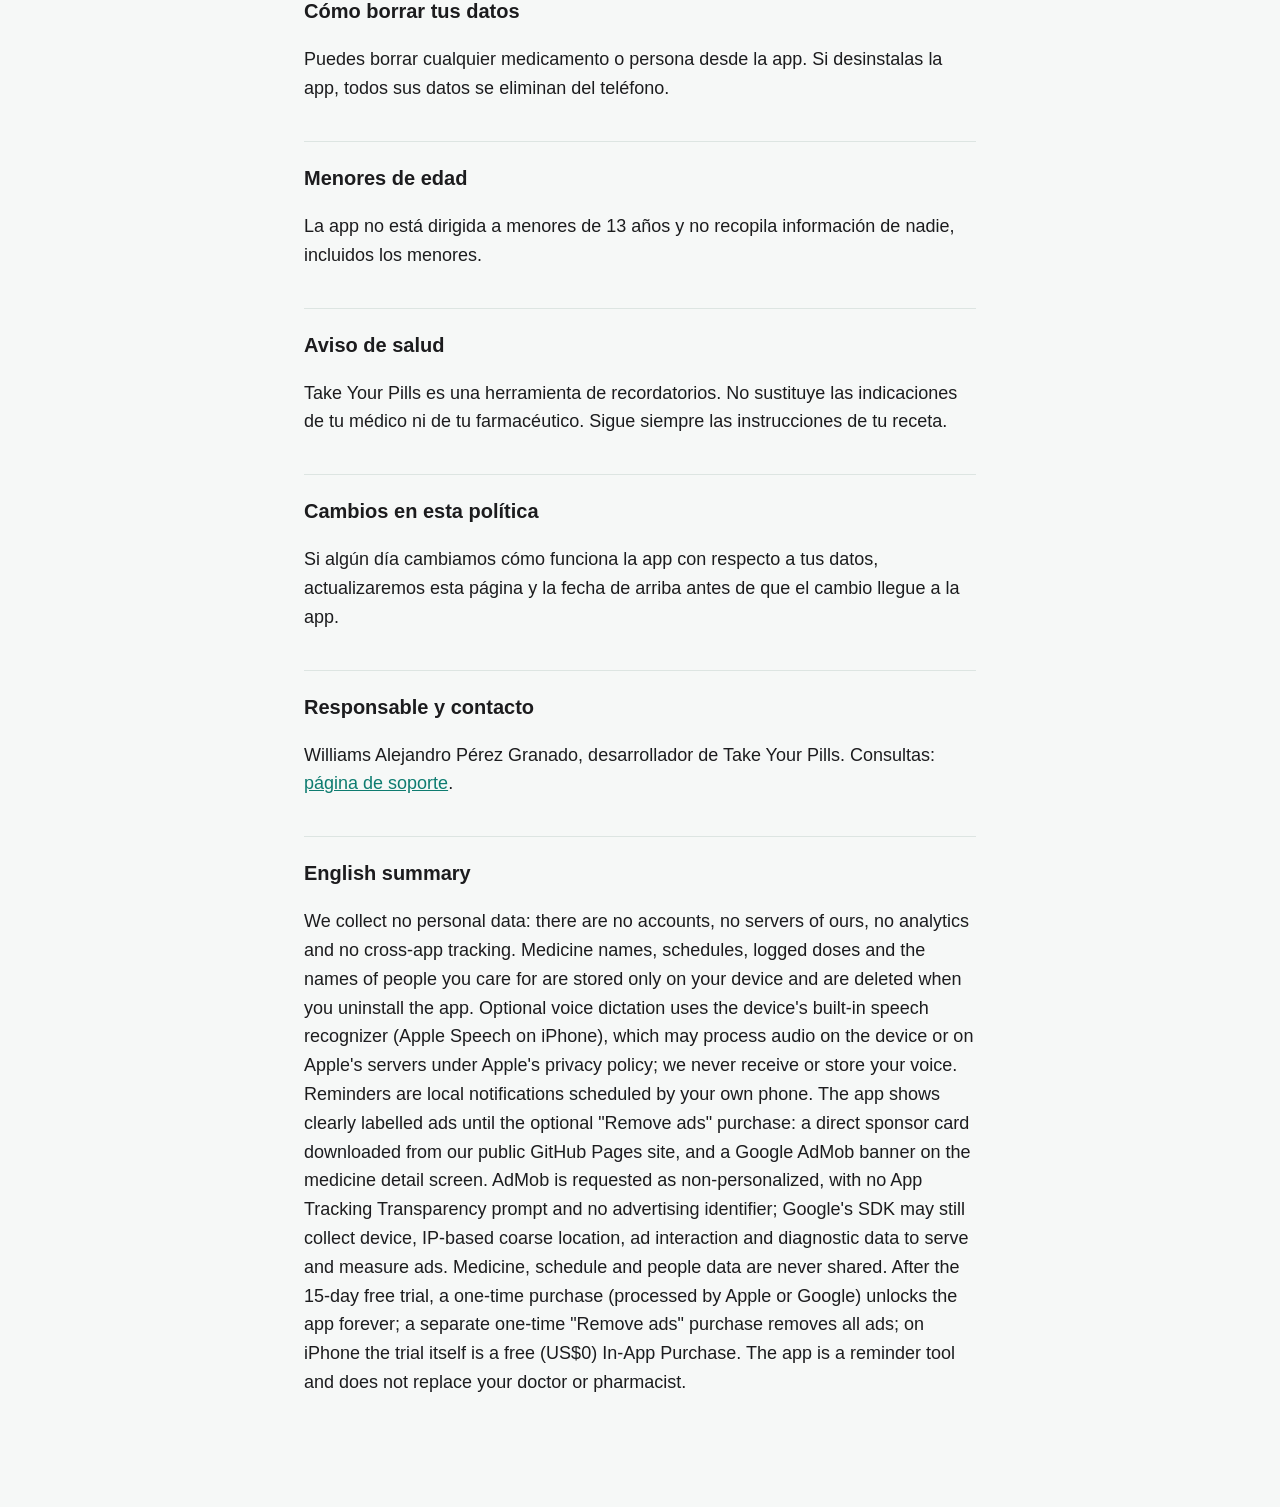
==== commit fbbd7740: "docs: separate remove-ads purchase" ====
--- a/privacidad.html
+++ b/privacidad.html
@@ -14,7 +14,7 @@
 
   <div class="box">
     <strong>En resumen: nosotros no recopilamos tus datos.</strong>
-    <p>Todo lo que escribes en la app se guarda solo en tu teléfono. No hay cuentas ni servidores nuestros. Mientras no desbloquees la app, los anuncios de Google (AdMob) pueden recopilar datos técnicos del dispositivo, como se explica abajo.</p>
+    <p>Todo lo que escribes en la app se guarda solo en tu teléfono. No hay cuentas ni servidores nuestros. Mientras no compres «Eliminar anuncios», los anuncios de Google (AdMob) pueden recopilar datos técnicos del dispositivo, como se explica abajo.</p>
   </div>
 
   <section>
@@ -32,7 +32,7 @@
     <h2>Lo que no hacemos</h2>
     <ul>
       <li>No pedimos registro, correo ni número de teléfono.</li>
-      <li>No usamos herramientas de analítica ni rastreo entre apps. La única red publicitaria es Google AdMob, con anuncios no personalizados y solo hasta que desbloquees la app.</li>
+      <li>No usamos herramientas de analítica ni rastreo entre apps. La única red publicitaria es Google AdMob, con anuncios no personalizados y solo hasta que compres «Eliminar anuncios».</li>
       <li>No compartimos, vendemos ni alquilamos información de ningún tipo.</li>
       <li>La app funciona sin conexión a internet. Solo la usa para los anuncios, las compras y, según tu teléfono, para el dictado por voz.</li>
     </ul>
@@ -55,7 +55,7 @@
     <p>Para escanear un código, la app te pide acceso a la <b>cámara</b>. La imagen se procesa solo en tu teléfono y no se guarda.</p>
 
     <h2>Anuncios</h2>
-    <p>Durante la prueba gratis la app muestra anuncios discretos, siempre marcados como «Publicidad», y desaparecen al desbloquearla.</p>
+    <p>La app muestra anuncios discretos, siempre marcados como «Publicidad», que desaparecen al comprar «Eliminar anuncios».</p>
     <p><b>Inicio:</b> un anuncio de patrocinio directo. La app descarga su texto e imagen desde nuestra página pública en GitHub Pages, igual que cualquier página web.</p>
     <p><b>Detalle de un medicamento:</b> un anuncio de <b>Google AdMob</b>. Pedimos solo anuncios <b>no personalizados</b> y no activamos el rastreo entre apps (no te pedimos permiso de rastreo ni usamos el identificador de publicidad). Aun así, el SDK de Google puede recopilar datos técnicos para mostrar y medir anuncios y prevenir fraude, como el modelo del teléfono, la versión del sistema, la dirección IP (ubicación aproximada), interacciones con el anuncio y datos de diagnóstico. Google los trata según su política: <a href="https://policies.google.com/technologies/partner-sites">cómo usa Google los datos</a>. Nunca compartimos con Google ni con nadie tus medicamentos, horarios o personas.</p>
     <p> GitHub puede registrar datos técnicos de la conexión (como la dirección IP) bajo su propia política de privacidad; nosotros no los recibimos. Los anuncios no son recomendaciones médicas. Si tocas uno, se abre la página del anunciante, que tiene su propia política.</p>
@@ -63,7 +63,7 @@
 
   <section>
     <h2>Prueba gratis y compra</h2>
-    <p>La app es gratuita durante 15 días de prueba. Después, un pago único la desbloquea para siempre y quita los anuncios. En iPhone la prueba se activa como una compra de US$0 en la App Store. Los pagos los procesan Apple (App Store) o Google (Google Play); nosotros no recibimos tus datos de pago. La app solo guarda en tu teléfono la fecha de inicio de la prueba y si ya la desbloqueaste. Puedes recuperar la compra en otro teléfono con «Restaurar compras».</p>
+    <p>La app es gratuita durante 15 días de prueba. Después, un pago único («Desbloquear para siempre») permite seguir usándola. «Eliminar anuncios» es otro pago único, opcional, que quita los anuncios. En iPhone la prueba se activa como una compra de US$0 en la App Store. Los pagos los procesan Apple (App Store) o Google (Google Play); nosotros no recibimos tus datos de pago. La app solo guarda en tu teléfono la fecha de inicio de la prueba y qué compras hiciste. Puedes recuperar las compras en otro teléfono con «Restaurar compras».</p>
   </section>
 
   <section>
@@ -98,7 +98,7 @@
 
   <section id="en" lang="en">
     <h2>English summary</h2>
-    <p>Take Your Pills collects no personal data. There are no accounts, no servers, no analytics, no advertising and no tracking. Medicine names, schedules, logged doses and the names of people you care for are stored only on your device and are deleted when you uninstall the app. Optional voice dictation uses the device's built-in speech recognizer (Apple Speech on iPhone), which may process audio on the device or on Apple's servers under Apple's privacy policy; we never receive or store your voice. Reminders are local notifications scheduled by your own phone. During the 15-day free trial the app shows clearly labelled ads: a direct sponsor card downloaded from our public GitHub Pages site, and a Google AdMob banner on the medicine detail screen. AdMob is requested as non-personalized, with no App Tracking Transparency prompt and no advertising identifier; Google's SDK may still collect device, IP-based coarse location, ad interaction and diagnostic data to serve and measure ads. Medicine, schedule and people data are never shared. After the trial, a one-time purchase (processed by Apple or Google) unlocks the app forever and removes all ads; on iPhone the trial itself is a free (US$0) In-App Purchase. The app is a reminder tool and does not replace your doctor or pharmacist.</p>
+    <p>We collect no personal data: there are no accounts, no servers of ours, no analytics and no cross-app tracking. Medicine names, schedules, logged doses and the names of people you care for are stored only on your device and are deleted when you uninstall the app. Optional voice dictation uses the device's built-in speech recognizer (Apple Speech on iPhone), which may process audio on the device or on Apple's servers under Apple's privacy policy; we never receive or store your voice. Reminders are local notifications scheduled by your own phone. The app shows clearly labelled ads until the optional "Remove ads" purchase: a direct sponsor card downloaded from our public GitHub Pages site, and a Google AdMob banner on the medicine detail screen. AdMob is requested as non-personalized, with no App Tracking Transparency prompt and no advertising identifier; Google's SDK may still collect device, IP-based coarse location, ad interaction and diagnostic data to serve and measure ads. Medicine, schedule and people data are never shared. After the 15-day free trial, a one-time purchase (processed by Apple or Google) unlocks the app forever; a separate one-time "Remove ads" purchase removes all ads; on iPhone the trial itself is a free (US$0) In-App Purchase. The app is a reminder tool and does not replace your doctor or pharmacist.</p>
   </section>
 </main>
 </body>
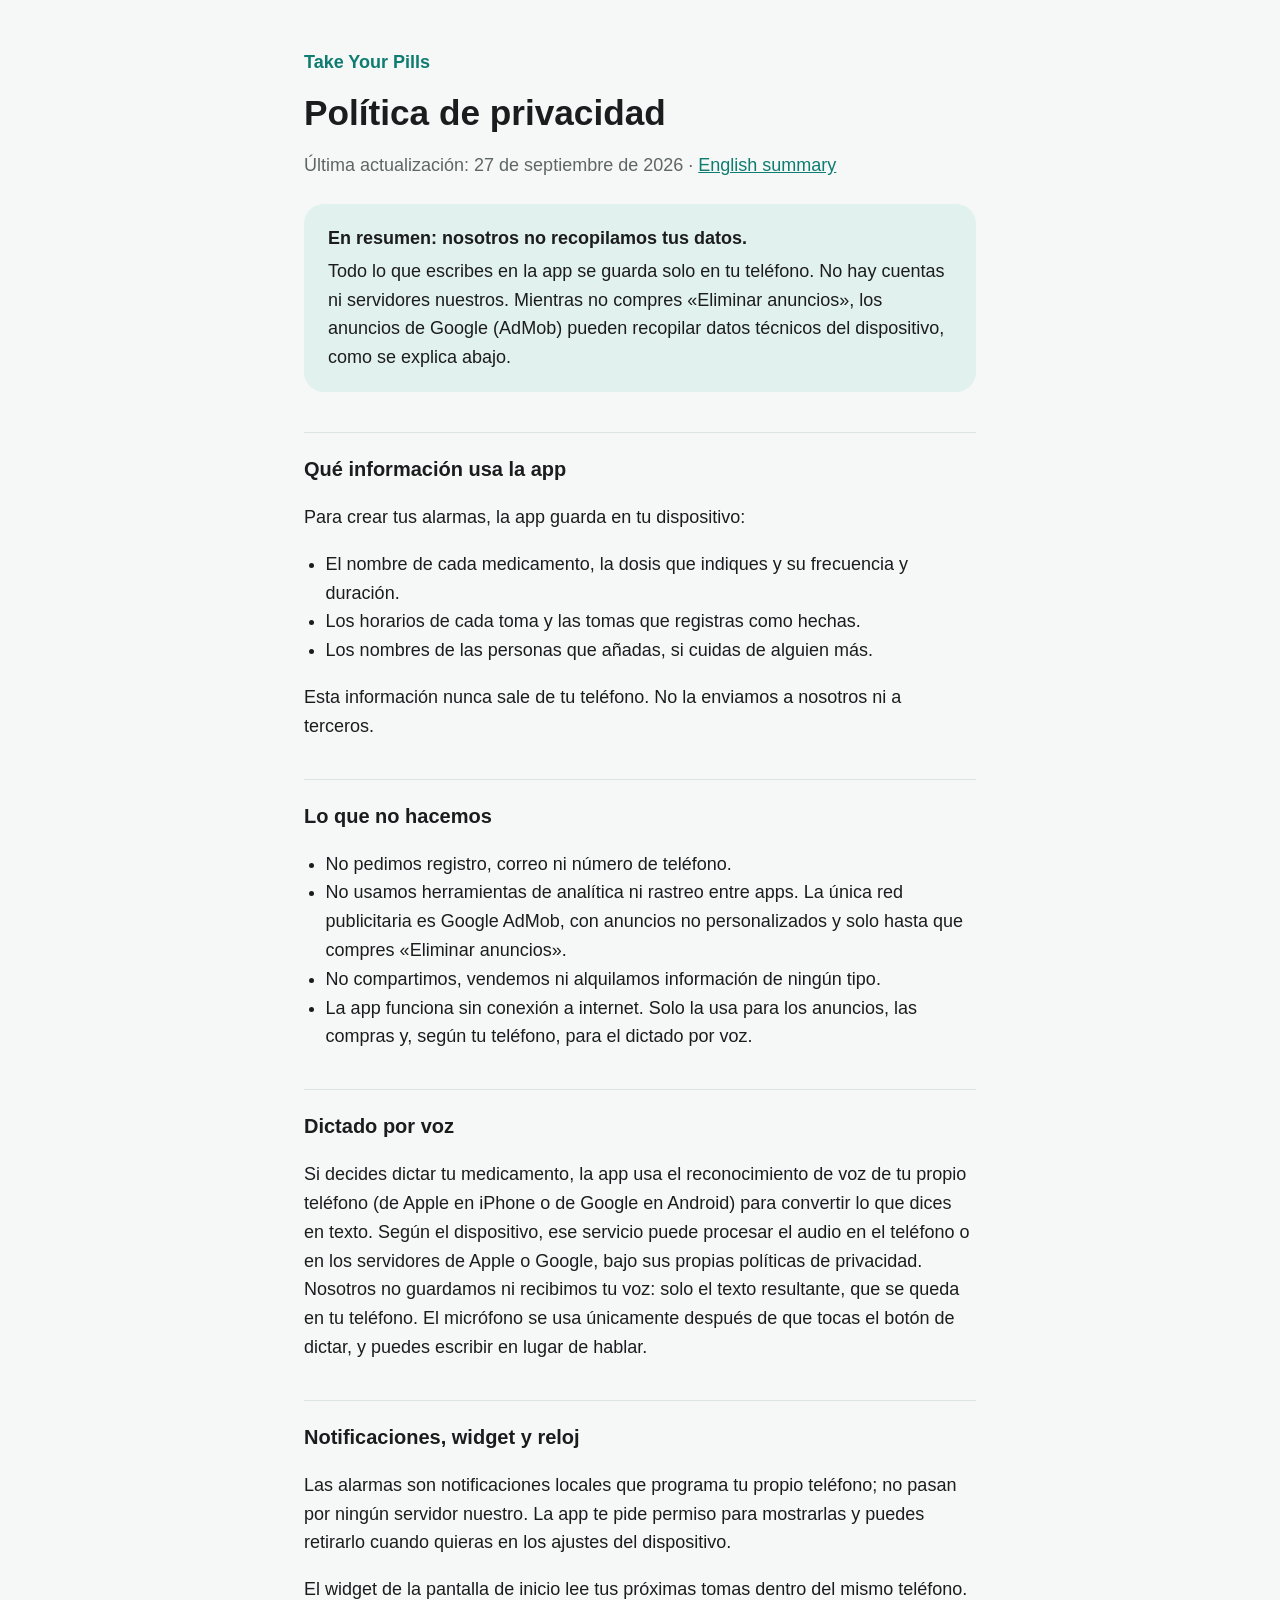
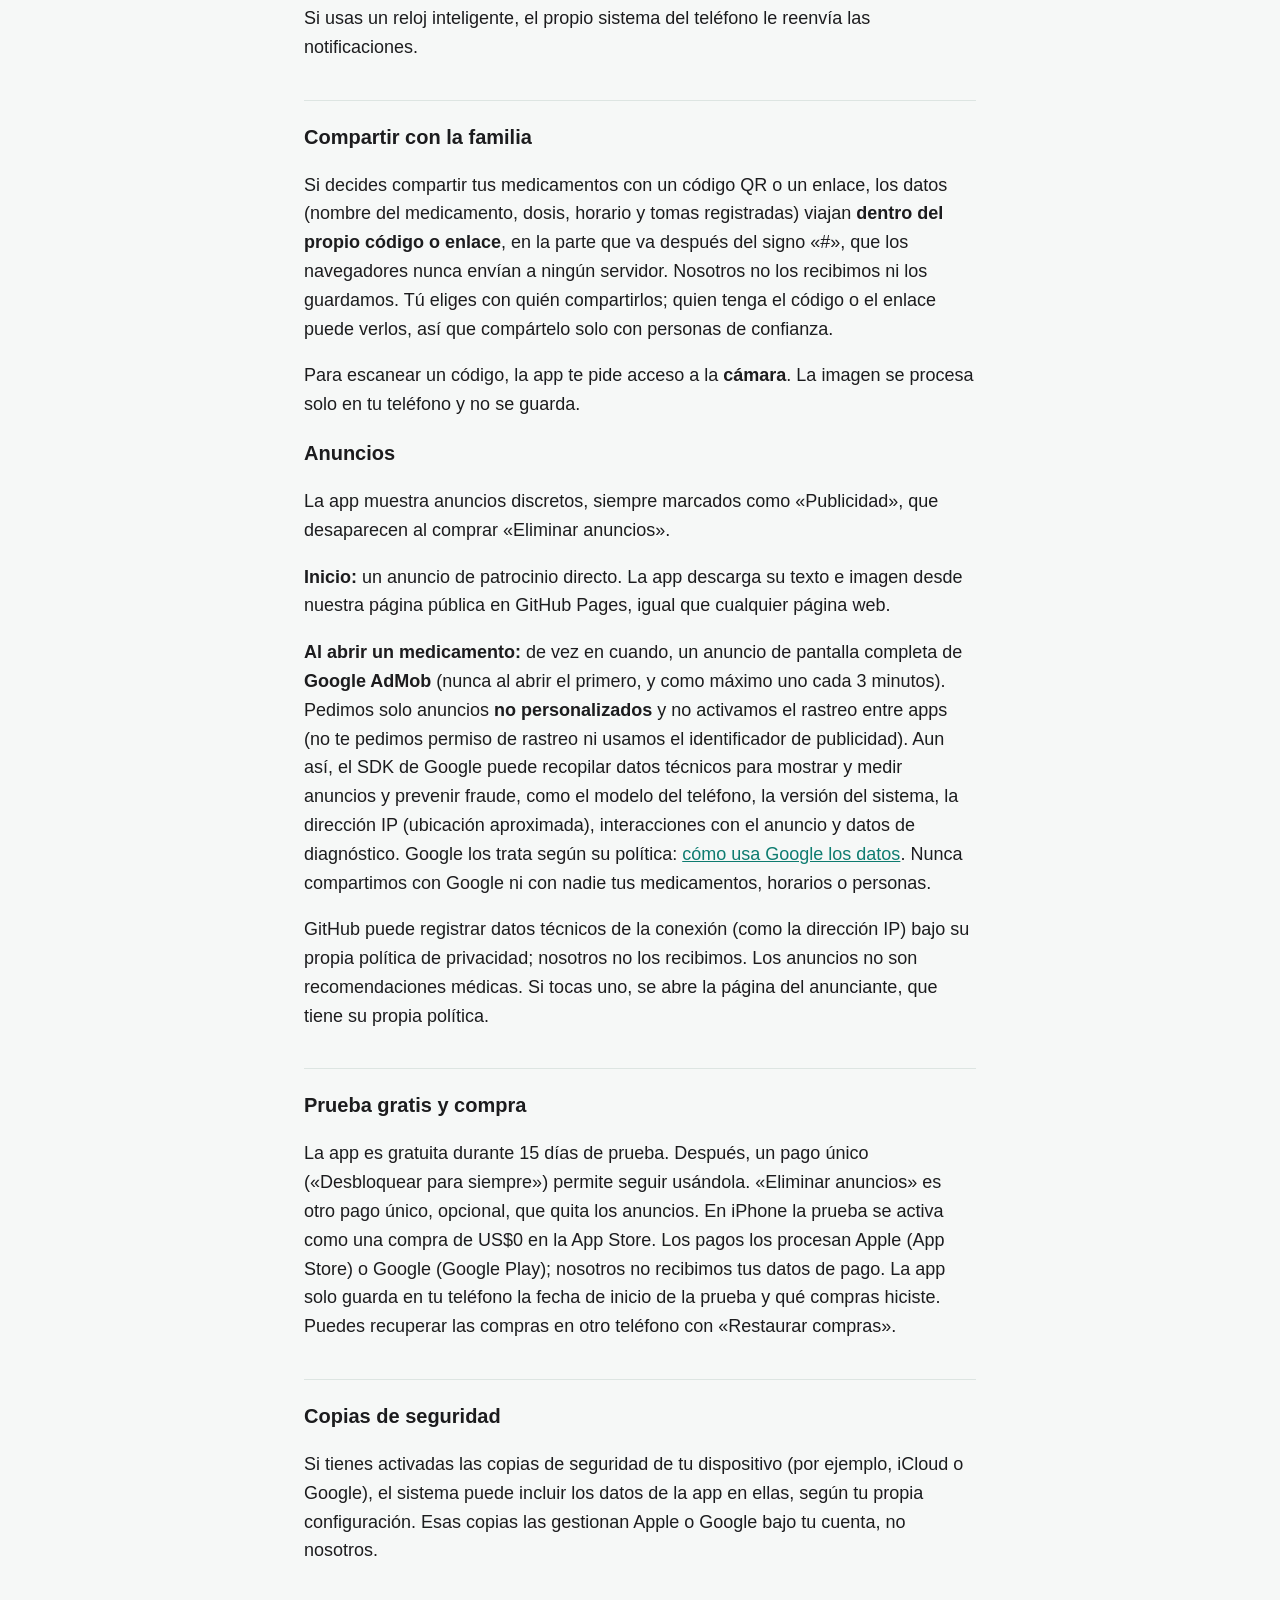
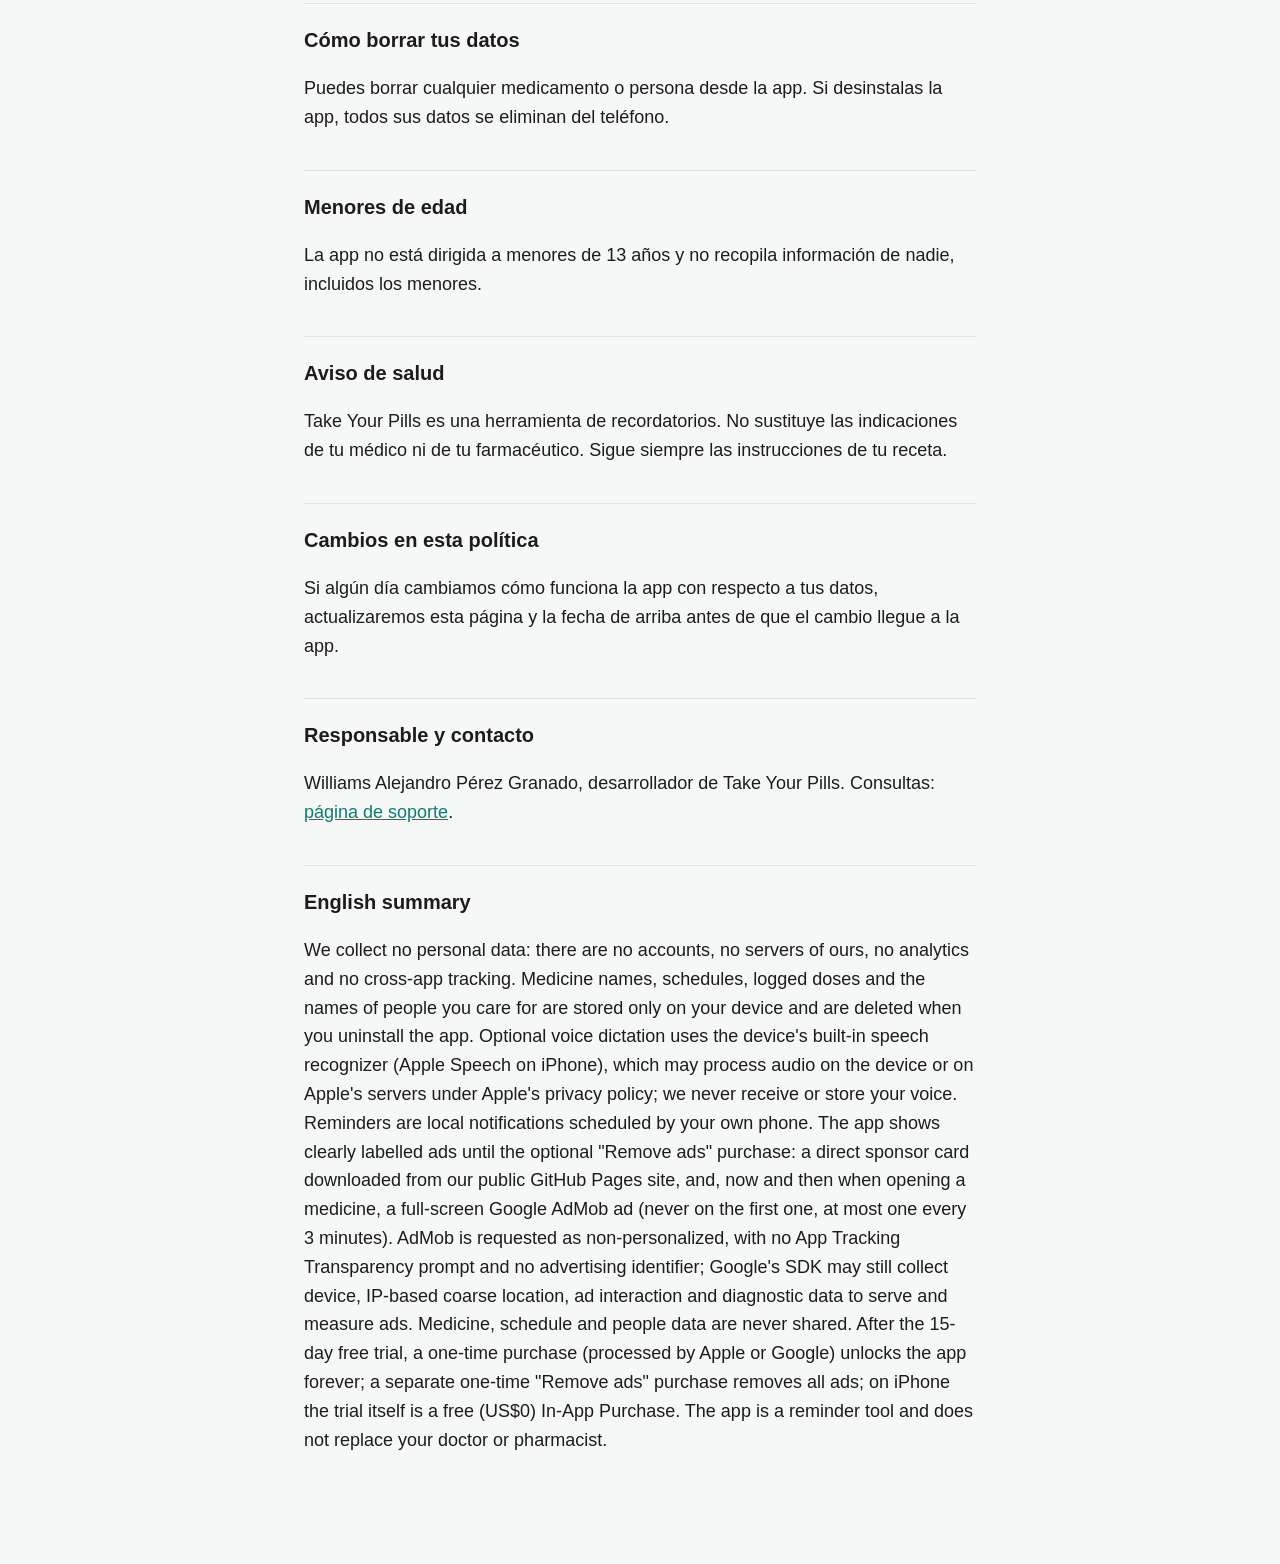
==== commit 3bd28eed: "docs: full-screen ads, shorter sponsor text" ====
--- a/privacidad.html
+++ b/privacidad.html
@@ -57,7 +57,7 @@
     <h2>Anuncios</h2>
     <p>La app muestra anuncios discretos, siempre marcados como «Publicidad», que desaparecen al comprar «Eliminar anuncios».</p>
     <p><b>Inicio:</b> un anuncio de patrocinio directo. La app descarga su texto e imagen desde nuestra página pública en GitHub Pages, igual que cualquier página web.</p>
-    <p><b>Detalle de un medicamento:</b> un anuncio de <b>Google AdMob</b>. Pedimos solo anuncios <b>no personalizados</b> y no activamos el rastreo entre apps (no te pedimos permiso de rastreo ni usamos el identificador de publicidad). Aun así, el SDK de Google puede recopilar datos técnicos para mostrar y medir anuncios y prevenir fraude, como el modelo del teléfono, la versión del sistema, la dirección IP (ubicación aproximada), interacciones con el anuncio y datos de diagnóstico. Google los trata según su política: <a href="https://policies.google.com/technologies/partner-sites">cómo usa Google los datos</a>. Nunca compartimos con Google ni con nadie tus medicamentos, horarios o personas.</p>
+    <p><b>Al abrir un medicamento:</b> de vez en cuando, un anuncio de pantalla completa de <b>Google AdMob</b> (nunca al abrir el primero, y como máximo uno cada 3 minutos). Pedimos solo anuncios <b>no personalizados</b> y no activamos el rastreo entre apps (no te pedimos permiso de rastreo ni usamos el identificador de publicidad). Aun así, el SDK de Google puede recopilar datos técnicos para mostrar y medir anuncios y prevenir fraude, como el modelo del teléfono, la versión del sistema, la dirección IP (ubicación aproximada), interacciones con el anuncio y datos de diagnóstico. Google los trata según su política: <a href="https://policies.google.com/technologies/partner-sites">cómo usa Google los datos</a>. Nunca compartimos con Google ni con nadie tus medicamentos, horarios o personas.</p>
     <p> GitHub puede registrar datos técnicos de la conexión (como la dirección IP) bajo su propia política de privacidad; nosotros no los recibimos. Los anuncios no son recomendaciones médicas. Si tocas uno, se abre la página del anunciante, que tiene su propia política.</p>
   </section>
 
@@ -98,7 +98,7 @@
 
   <section id="en" lang="en">
     <h2>English summary</h2>
-    <p>We collect no personal data: there are no accounts, no servers of ours, no analytics and no cross-app tracking. Medicine names, schedules, logged doses and the names of people you care for are stored only on your device and are deleted when you uninstall the app. Optional voice dictation uses the device's built-in speech recognizer (Apple Speech on iPhone), which may process audio on the device or on Apple's servers under Apple's privacy policy; we never receive or store your voice. Reminders are local notifications scheduled by your own phone. The app shows clearly labelled ads until the optional "Remove ads" purchase: a direct sponsor card downloaded from our public GitHub Pages site, and a Google AdMob banner on the medicine detail screen. AdMob is requested as non-personalized, with no App Tracking Transparency prompt and no advertising identifier; Google's SDK may still collect device, IP-based coarse location, ad interaction and diagnostic data to serve and measure ads. Medicine, schedule and people data are never shared. After the 15-day free trial, a one-time purchase (processed by Apple or Google) unlocks the app forever; a separate one-time "Remove ads" purchase removes all ads; on iPhone the trial itself is a free (US$0) In-App Purchase. The app is a reminder tool and does not replace your doctor or pharmacist.</p>
+    <p>We collect no personal data: there are no accounts, no servers of ours, no analytics and no cross-app tracking. Medicine names, schedules, logged doses and the names of people you care for are stored only on your device and are deleted when you uninstall the app. Optional voice dictation uses the device's built-in speech recognizer (Apple Speech on iPhone), which may process audio on the device or on Apple's servers under Apple's privacy policy; we never receive or store your voice. Reminders are local notifications scheduled by your own phone. The app shows clearly labelled ads until the optional "Remove ads" purchase: a direct sponsor card downloaded from our public GitHub Pages site, and, now and then when opening a medicine, a full-screen Google AdMob ad (never on the first one, at most one every 3 minutes). AdMob is requested as non-personalized, with no App Tracking Transparency prompt and no advertising identifier; Google's SDK may still collect device, IP-based coarse location, ad interaction and diagnostic data to serve and measure ads. Medicine, schedule and people data are never shared. After the 15-day free trial, a one-time purchase (processed by Apple or Google) unlocks the app forever; a separate one-time "Remove ads" purchase removes all ads; on iPhone the trial itself is a free (US$0) In-App Purchase. The app is a reminder tool and does not replace your doctor or pharmacist.</p>
   </section>
 </main>
 </body>
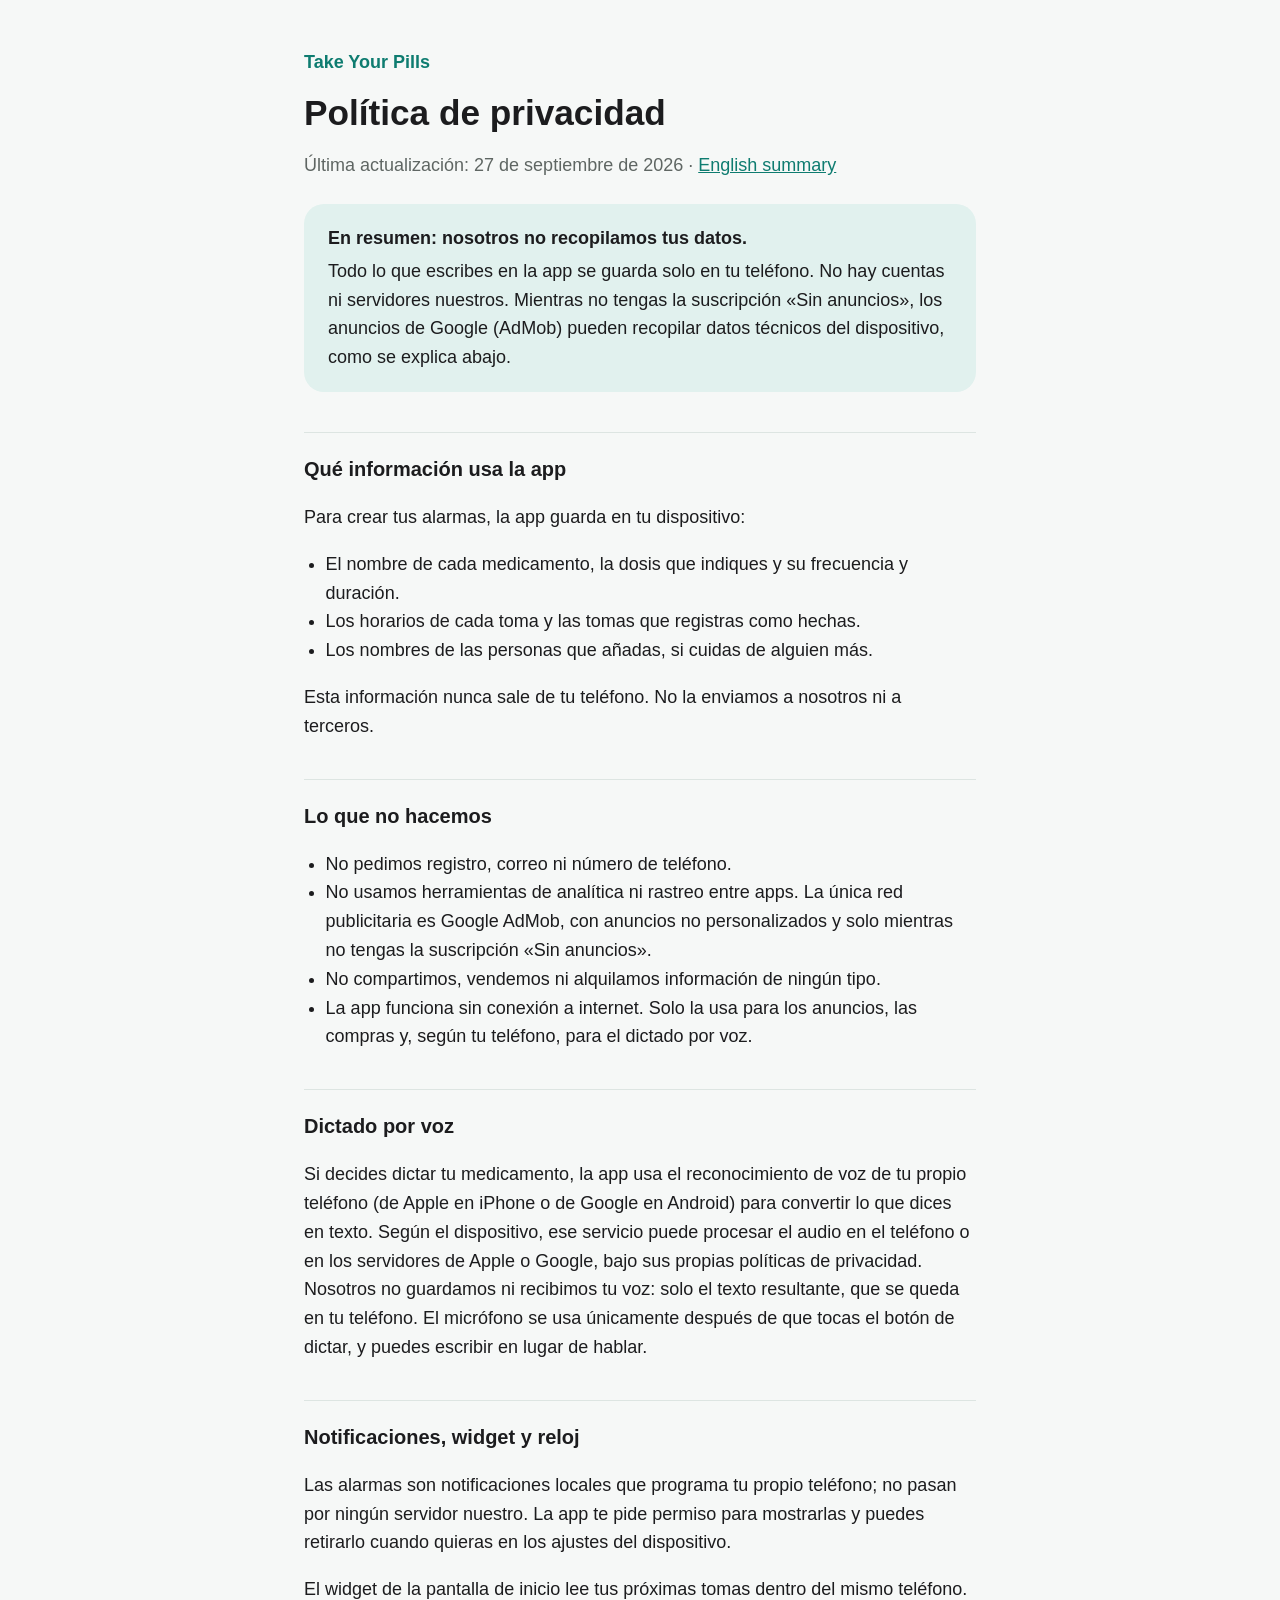
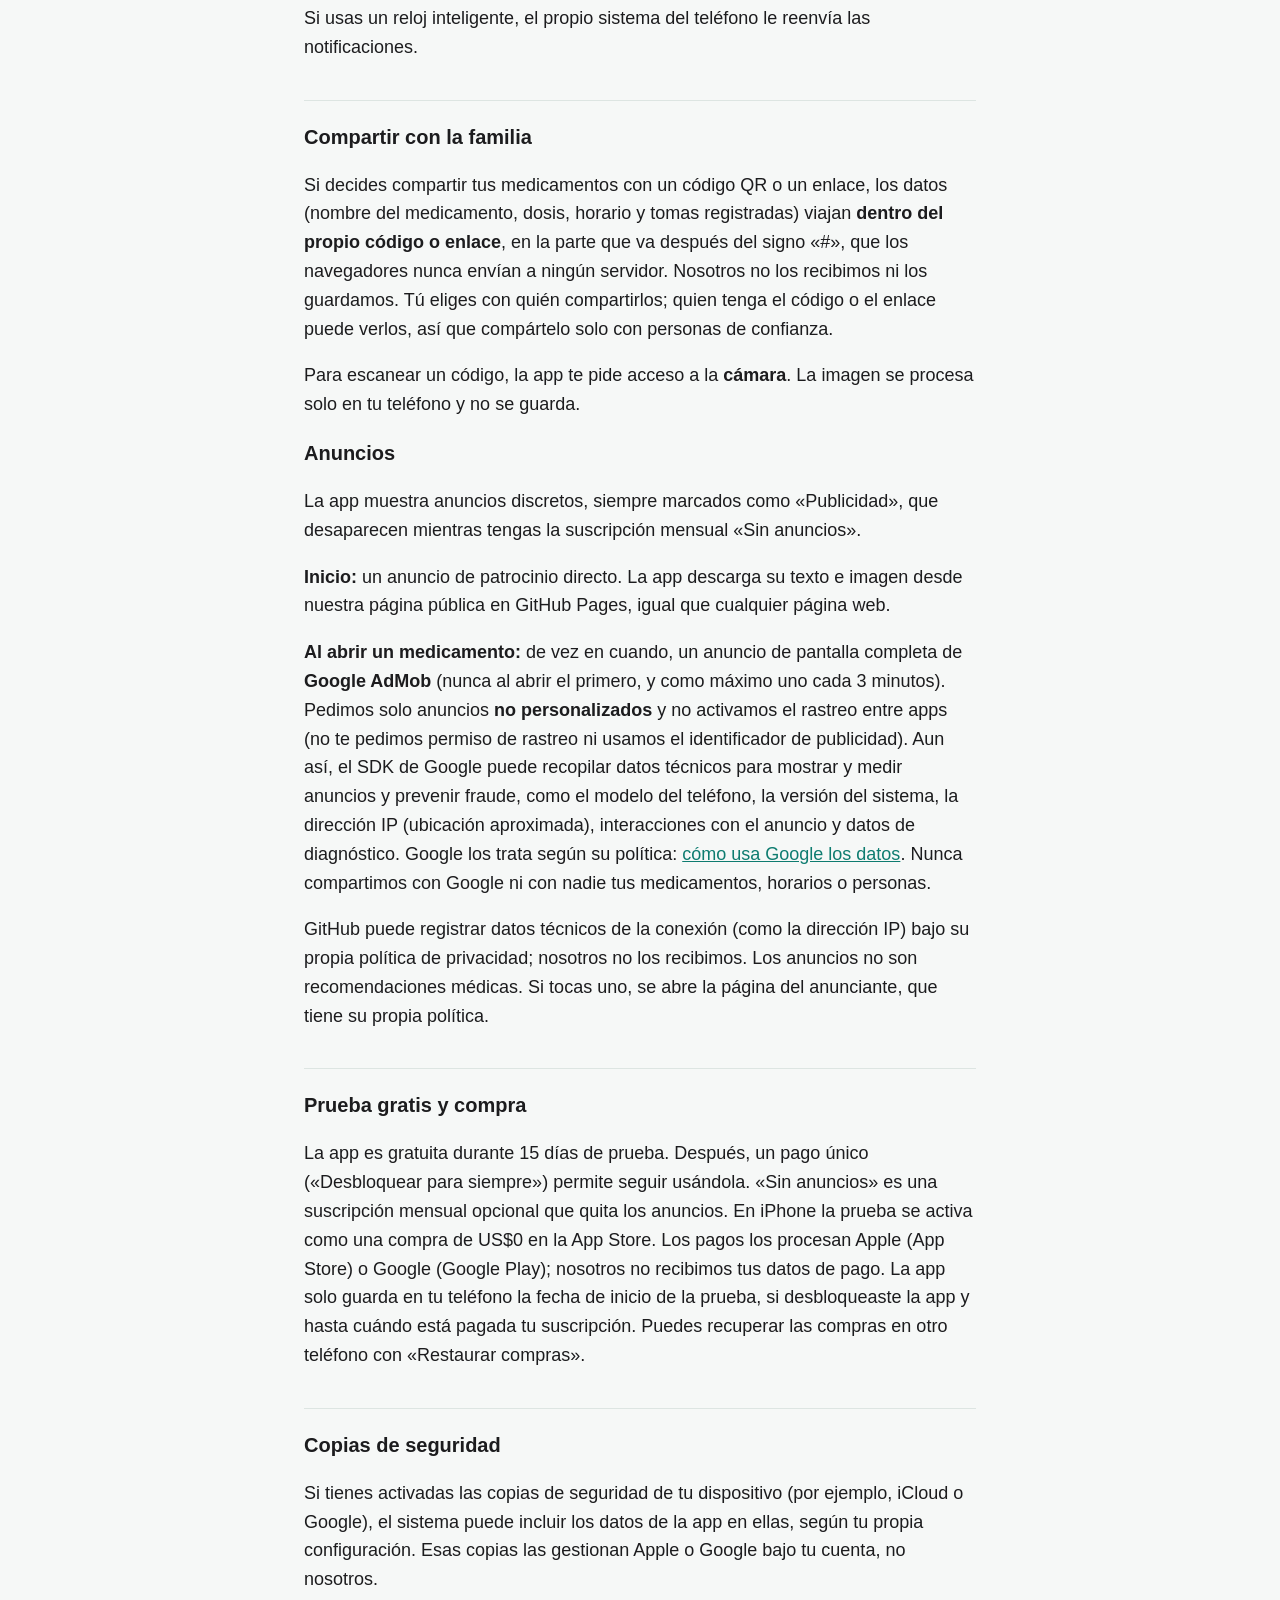
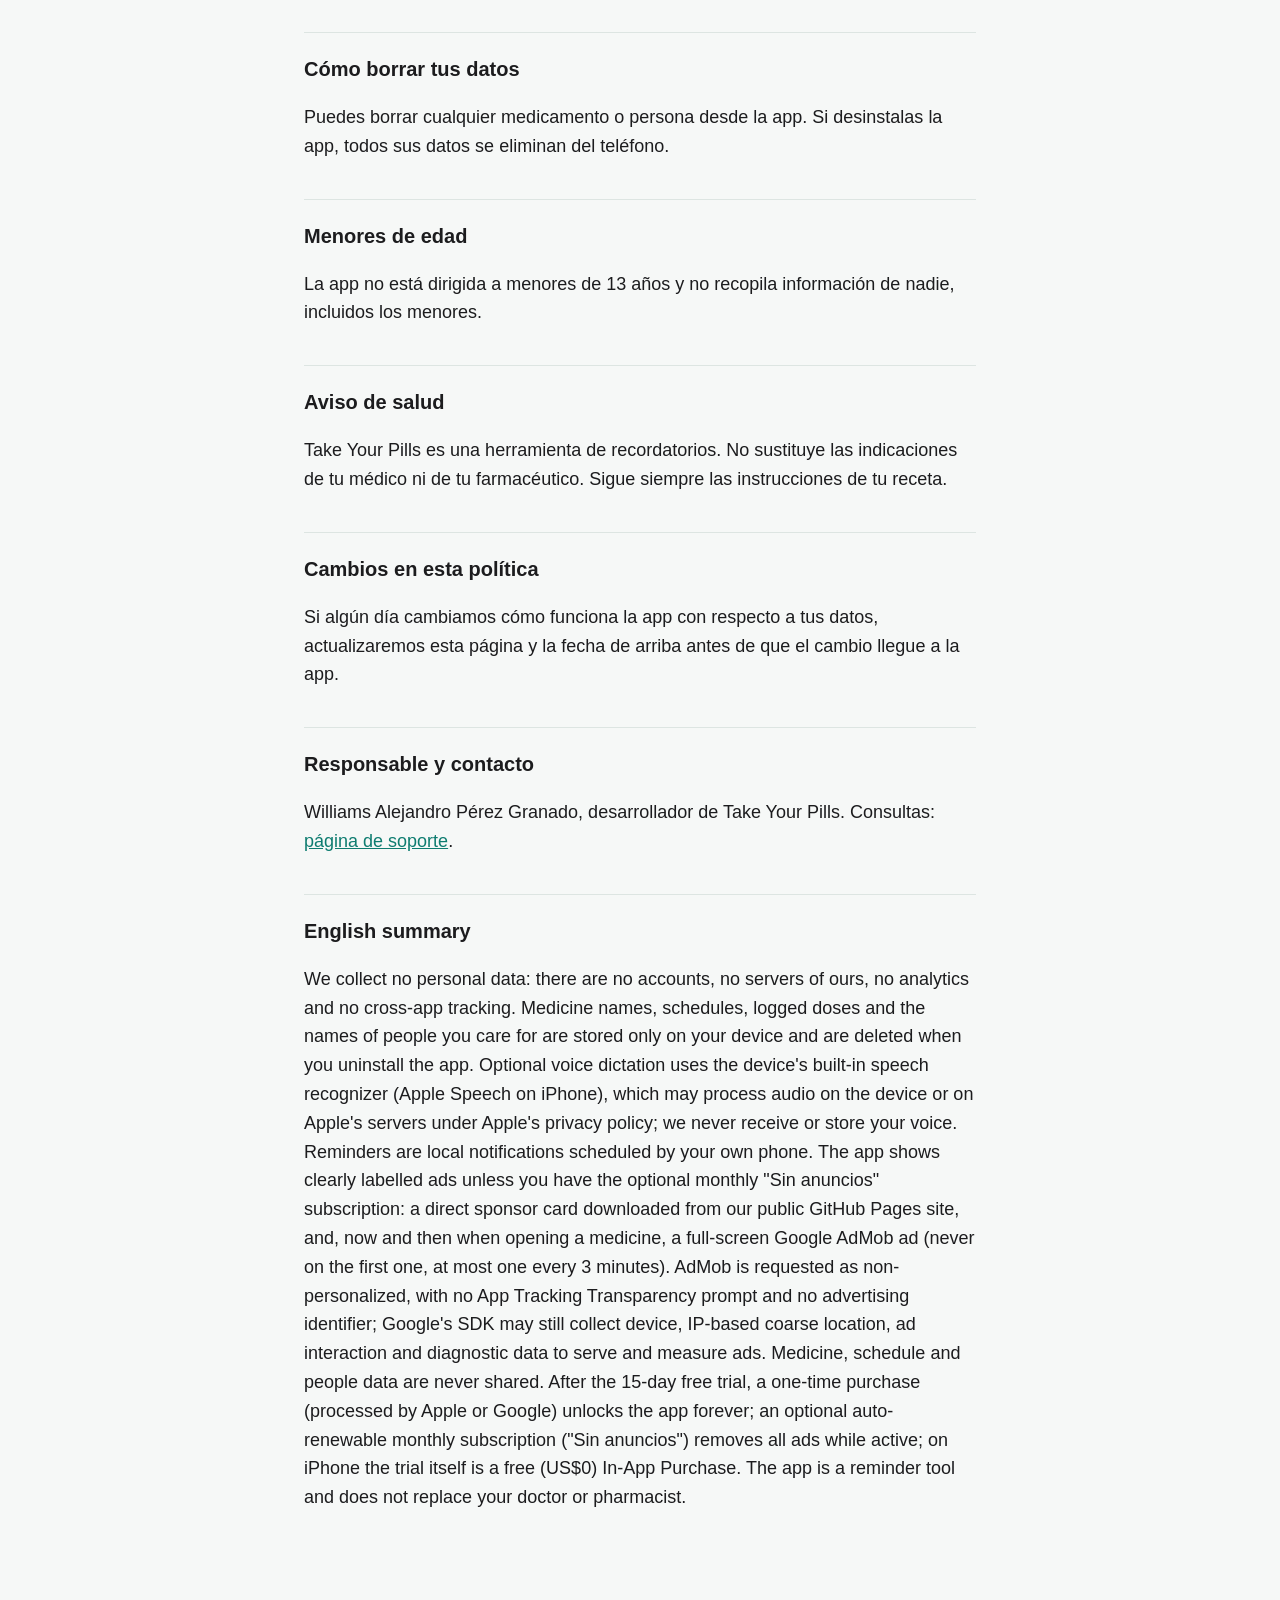
==== commit 1a00c951: "docs: ad-free monthly subscription terms" ====
--- a/privacidad.html
+++ b/privacidad.html
@@ -14,7 +14,7 @@
 
   <div class="box">
     <strong>En resumen: nosotros no recopilamos tus datos.</strong>
-    <p>Todo lo que escribes en la app se guarda solo en tu teléfono. No hay cuentas ni servidores nuestros. Mientras no compres «Eliminar anuncios», los anuncios de Google (AdMob) pueden recopilar datos técnicos del dispositivo, como se explica abajo.</p>
+    <p>Todo lo que escribes en la app se guarda solo en tu teléfono. No hay cuentas ni servidores nuestros. Mientras no tengas la suscripción «Sin anuncios», los anuncios de Google (AdMob) pueden recopilar datos técnicos del dispositivo, como se explica abajo.</p>
   </div>
 
   <section>
@@ -32,7 +32,7 @@
     <h2>Lo que no hacemos</h2>
     <ul>
       <li>No pedimos registro, correo ni número de teléfono.</li>
-      <li>No usamos herramientas de analítica ni rastreo entre apps. La única red publicitaria es Google AdMob, con anuncios no personalizados y solo hasta que compres «Eliminar anuncios».</li>
+      <li>No usamos herramientas de analítica ni rastreo entre apps. La única red publicitaria es Google AdMob, con anuncios no personalizados y solo mientras no tengas la suscripción «Sin anuncios».</li>
       <li>No compartimos, vendemos ni alquilamos información de ningún tipo.</li>
       <li>La app funciona sin conexión a internet. Solo la usa para los anuncios, las compras y, según tu teléfono, para el dictado por voz.</li>
     </ul>
@@ -55,7 +55,7 @@
     <p>Para escanear un código, la app te pide acceso a la <b>cámara</b>. La imagen se procesa solo en tu teléfono y no se guarda.</p>
 
     <h2>Anuncios</h2>
-    <p>La app muestra anuncios discretos, siempre marcados como «Publicidad», que desaparecen al comprar «Eliminar anuncios».</p>
+    <p>La app muestra anuncios discretos, siempre marcados como «Publicidad», que desaparecen mientras tengas la suscripción mensual «Sin anuncios».</p>
     <p><b>Inicio:</b> un anuncio de patrocinio directo. La app descarga su texto e imagen desde nuestra página pública en GitHub Pages, igual que cualquier página web.</p>
     <p><b>Al abrir un medicamento:</b> de vez en cuando, un anuncio de pantalla completa de <b>Google AdMob</b> (nunca al abrir el primero, y como máximo uno cada 3 minutos). Pedimos solo anuncios <b>no personalizados</b> y no activamos el rastreo entre apps (no te pedimos permiso de rastreo ni usamos el identificador de publicidad). Aun así, el SDK de Google puede recopilar datos técnicos para mostrar y medir anuncios y prevenir fraude, como el modelo del teléfono, la versión del sistema, la dirección IP (ubicación aproximada), interacciones con el anuncio y datos de diagnóstico. Google los trata según su política: <a href="https://policies.google.com/technologies/partner-sites">cómo usa Google los datos</a>. Nunca compartimos con Google ni con nadie tus medicamentos, horarios o personas.</p>
     <p> GitHub puede registrar datos técnicos de la conexión (como la dirección IP) bajo su propia política de privacidad; nosotros no los recibimos. Los anuncios no son recomendaciones médicas. Si tocas uno, se abre la página del anunciante, que tiene su propia política.</p>
@@ -63,7 +63,7 @@
 
   <section>
     <h2>Prueba gratis y compra</h2>
-    <p>La app es gratuita durante 15 días de prueba. Después, un pago único («Desbloquear para siempre») permite seguir usándola. «Eliminar anuncios» es otro pago único, opcional, que quita los anuncios. En iPhone la prueba se activa como una compra de US$0 en la App Store. Los pagos los procesan Apple (App Store) o Google (Google Play); nosotros no recibimos tus datos de pago. La app solo guarda en tu teléfono la fecha de inicio de la prueba y qué compras hiciste. Puedes recuperar las compras en otro teléfono con «Restaurar compras».</p>
+    <p>La app es gratuita durante 15 días de prueba. Después, un pago único («Desbloquear para siempre») permite seguir usándola. «Sin anuncios» es una suscripción mensual opcional que quita los anuncios. En iPhone la prueba se activa como una compra de US$0 en la App Store. Los pagos los procesan Apple (App Store) o Google (Google Play); nosotros no recibimos tus datos de pago. La app solo guarda en tu teléfono la fecha de inicio de la prueba, si desbloqueaste la app y hasta cuándo está pagada tu suscripción. Puedes recuperar las compras en otro teléfono con «Restaurar compras».</p>
   </section>
 
   <section>
@@ -98,7 +98,7 @@
 
   <section id="en" lang="en">
     <h2>English summary</h2>
-    <p>We collect no personal data: there are no accounts, no servers of ours, no analytics and no cross-app tracking. Medicine names, schedules, logged doses and the names of people you care for are stored only on your device and are deleted when you uninstall the app. Optional voice dictation uses the device's built-in speech recognizer (Apple Speech on iPhone), which may process audio on the device or on Apple's servers under Apple's privacy policy; we never receive or store your voice. Reminders are local notifications scheduled by your own phone. The app shows clearly labelled ads until the optional "Remove ads" purchase: a direct sponsor card downloaded from our public GitHub Pages site, and, now and then when opening a medicine, a full-screen Google AdMob ad (never on the first one, at most one every 3 minutes). AdMob is requested as non-personalized, with no App Tracking Transparency prompt and no advertising identifier; Google's SDK may still collect device, IP-based coarse location, ad interaction and diagnostic data to serve and measure ads. Medicine, schedule and people data are never shared. After the 15-day free trial, a one-time purchase (processed by Apple or Google) unlocks the app forever; a separate one-time "Remove ads" purchase removes all ads; on iPhone the trial itself is a free (US$0) In-App Purchase. The app is a reminder tool and does not replace your doctor or pharmacist.</p>
+    <p>We collect no personal data: there are no accounts, no servers of ours, no analytics and no cross-app tracking. Medicine names, schedules, logged doses and the names of people you care for are stored only on your device and are deleted when you uninstall the app. Optional voice dictation uses the device's built-in speech recognizer (Apple Speech on iPhone), which may process audio on the device or on Apple's servers under Apple's privacy policy; we never receive or store your voice. Reminders are local notifications scheduled by your own phone. The app shows clearly labelled ads unless you have the optional monthly "Sin anuncios" subscription: a direct sponsor card downloaded from our public GitHub Pages site, and, now and then when opening a medicine, a full-screen Google AdMob ad (never on the first one, at most one every 3 minutes). AdMob is requested as non-personalized, with no App Tracking Transparency prompt and no advertising identifier; Google's SDK may still collect device, IP-based coarse location, ad interaction and diagnostic data to serve and measure ads. Medicine, schedule and people data are never shared. After the 15-day free trial, a one-time purchase (processed by Apple or Google) unlocks the app forever; an optional auto-renewable monthly subscription ("Sin anuncios") removes all ads while active; on iPhone the trial itself is a free (US$0) In-App Purchase. The app is a reminder tool and does not replace your doctor or pharmacist.</p>
   </section>
 </main>
 </body>
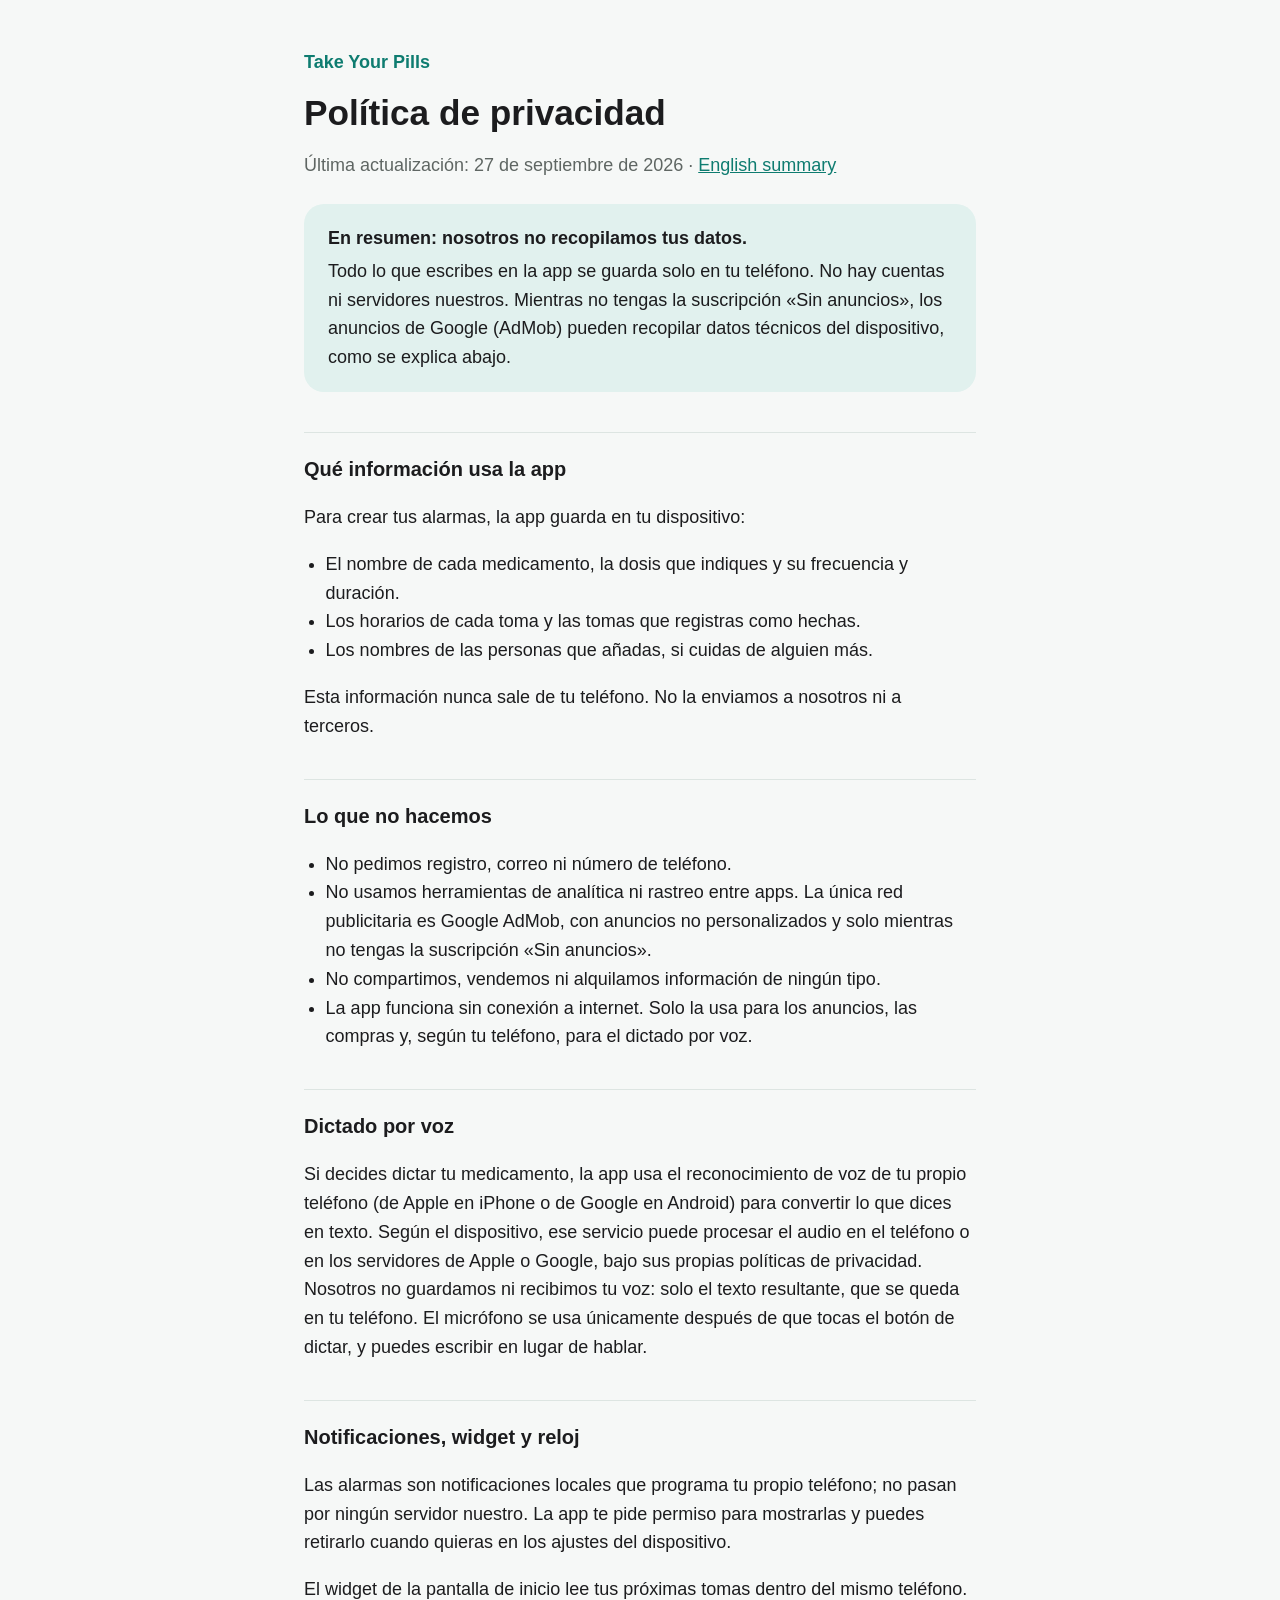
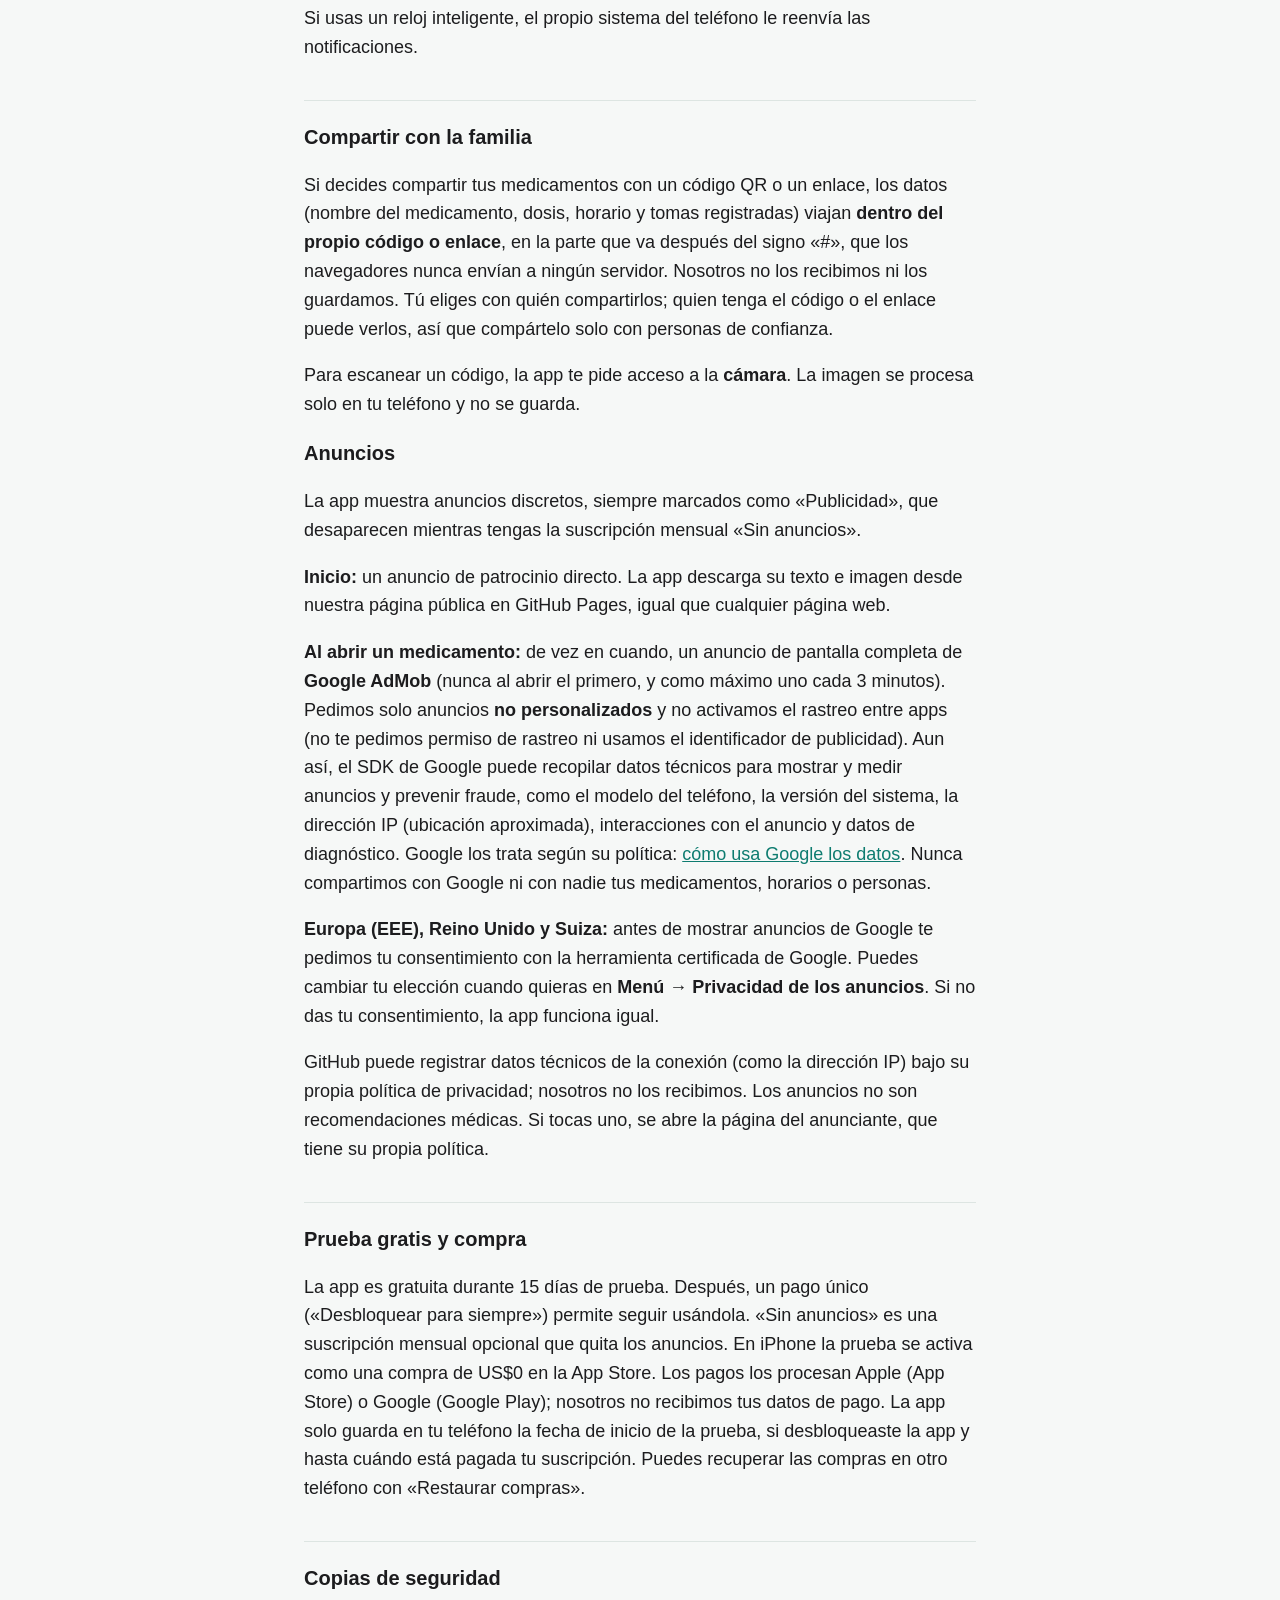
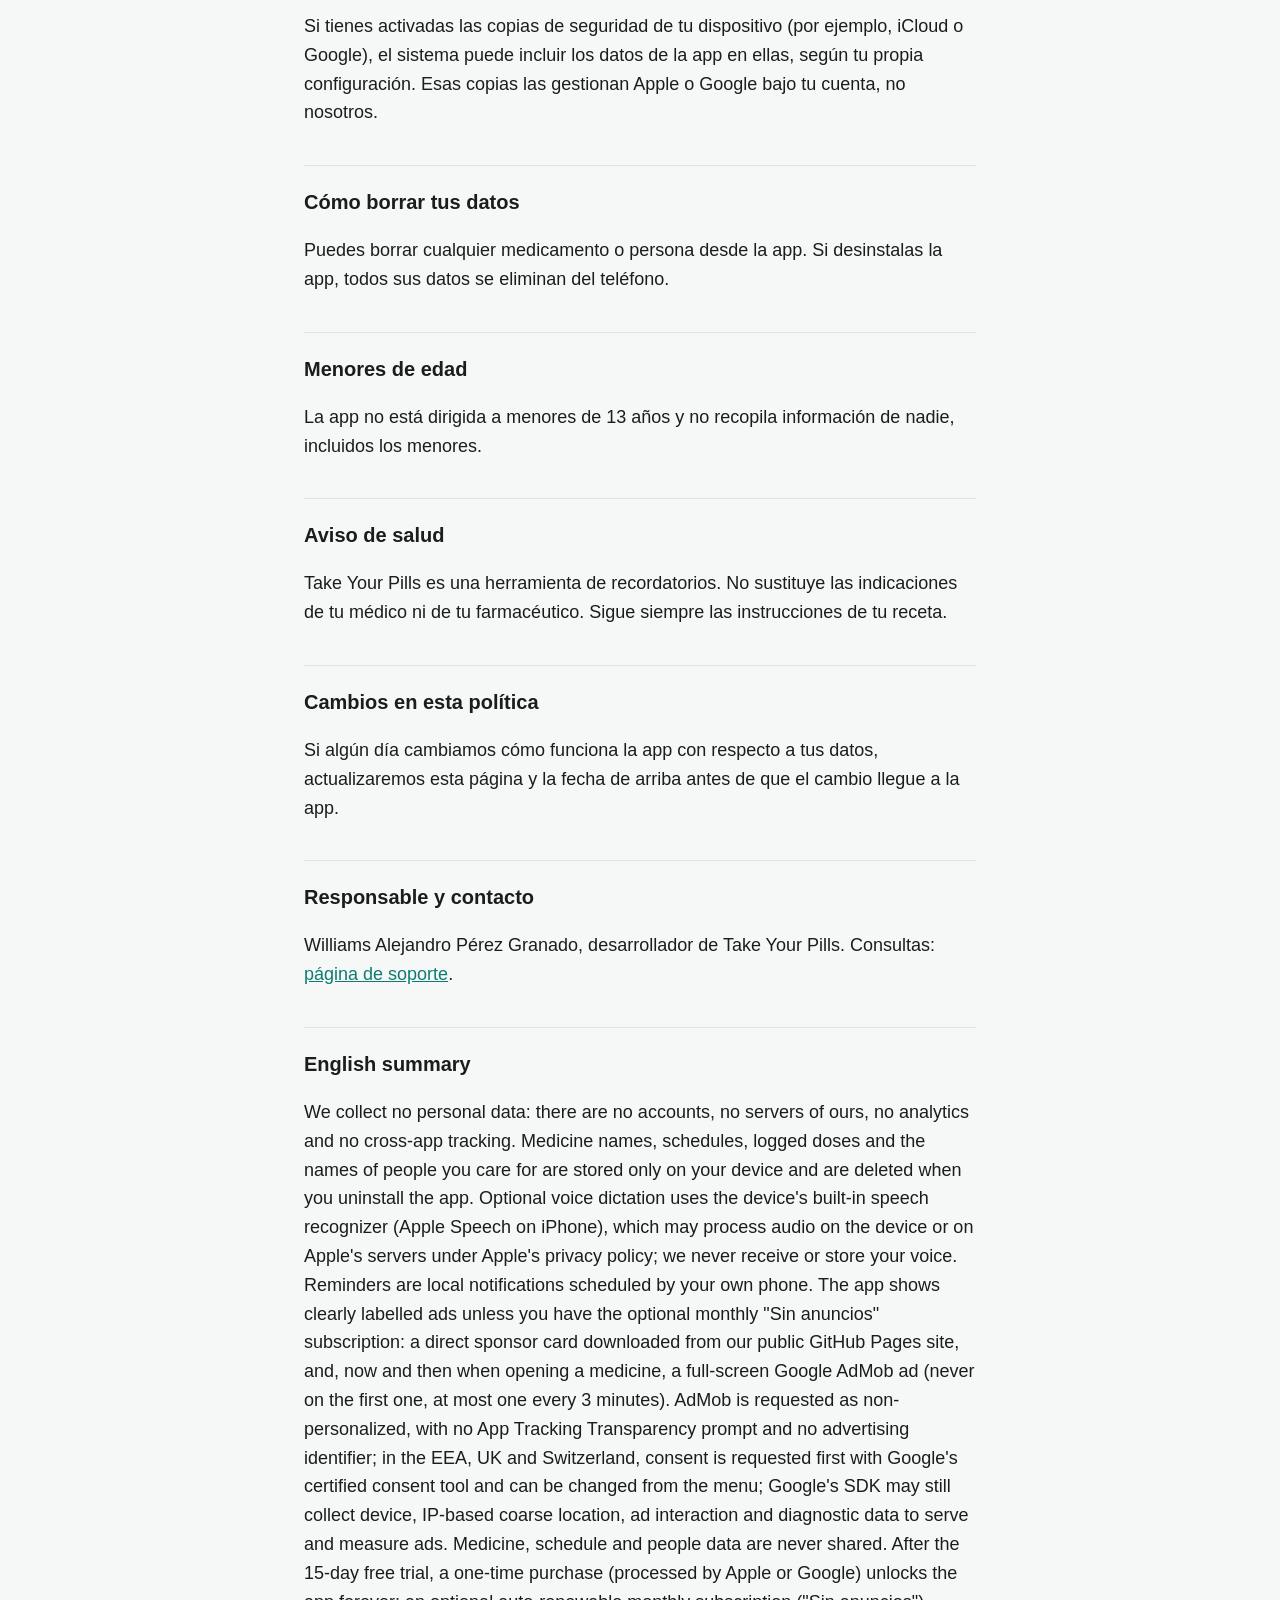
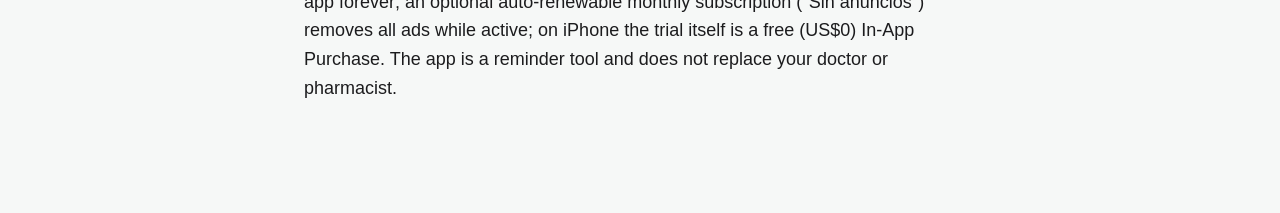
==== commit 2de6952c: "docs: ad consent in EEA" ====
--- a/privacidad.html
+++ b/privacidad.html
@@ -58,6 +58,7 @@
     <p>La app muestra anuncios discretos, siempre marcados como «Publicidad», que desaparecen mientras tengas la suscripción mensual «Sin anuncios».</p>
     <p><b>Inicio:</b> un anuncio de patrocinio directo. La app descarga su texto e imagen desde nuestra página pública en GitHub Pages, igual que cualquier página web.</p>
     <p><b>Al abrir un medicamento:</b> de vez en cuando, un anuncio de pantalla completa de <b>Google AdMob</b> (nunca al abrir el primero, y como máximo uno cada 3 minutos). Pedimos solo anuncios <b>no personalizados</b> y no activamos el rastreo entre apps (no te pedimos permiso de rastreo ni usamos el identificador de publicidad). Aun así, el SDK de Google puede recopilar datos técnicos para mostrar y medir anuncios y prevenir fraude, como el modelo del teléfono, la versión del sistema, la dirección IP (ubicación aproximada), interacciones con el anuncio y datos de diagnóstico. Google los trata según su política: <a href="https://policies.google.com/technologies/partner-sites">cómo usa Google los datos</a>. Nunca compartimos con Google ni con nadie tus medicamentos, horarios o personas.</p>
+    <p><b>Europa (EEE), Reino Unido y Suiza:</b> antes de mostrar anuncios de Google te pedimos tu consentimiento con la herramienta certificada de Google. Puedes cambiar tu elección cuando quieras en <b>Menú → Privacidad de los anuncios</b>. Si no das tu consentimiento, la app funciona igual.</p>
     <p> GitHub puede registrar datos técnicos de la conexión (como la dirección IP) bajo su propia política de privacidad; nosotros no los recibimos. Los anuncios no son recomendaciones médicas. Si tocas uno, se abre la página del anunciante, que tiene su propia política.</p>
   </section>
 
@@ -98,7 +99,7 @@
 
   <section id="en" lang="en">
     <h2>English summary</h2>
-    <p>We collect no personal data: there are no accounts, no servers of ours, no analytics and no cross-app tracking. Medicine names, schedules, logged doses and the names of people you care for are stored only on your device and are deleted when you uninstall the app. Optional voice dictation uses the device's built-in speech recognizer (Apple Speech on iPhone), which may process audio on the device or on Apple's servers under Apple's privacy policy; we never receive or store your voice. Reminders are local notifications scheduled by your own phone. The app shows clearly labelled ads unless you have the optional monthly "Sin anuncios" subscription: a direct sponsor card downloaded from our public GitHub Pages site, and, now and then when opening a medicine, a full-screen Google AdMob ad (never on the first one, at most one every 3 minutes). AdMob is requested as non-personalized, with no App Tracking Transparency prompt and no advertising identifier; Google's SDK may still collect device, IP-based coarse location, ad interaction and diagnostic data to serve and measure ads. Medicine, schedule and people data are never shared. After the 15-day free trial, a one-time purchase (processed by Apple or Google) unlocks the app forever; an optional auto-renewable monthly subscription ("Sin anuncios") removes all ads while active; on iPhone the trial itself is a free (US$0) In-App Purchase. The app is a reminder tool and does not replace your doctor or pharmacist.</p>
+    <p>We collect no personal data: there are no accounts, no servers of ours, no analytics and no cross-app tracking. Medicine names, schedules, logged doses and the names of people you care for are stored only on your device and are deleted when you uninstall the app. Optional voice dictation uses the device's built-in speech recognizer (Apple Speech on iPhone), which may process audio on the device or on Apple's servers under Apple's privacy policy; we never receive or store your voice. Reminders are local notifications scheduled by your own phone. The app shows clearly labelled ads unless you have the optional monthly "Sin anuncios" subscription: a direct sponsor card downloaded from our public GitHub Pages site, and, now and then when opening a medicine, a full-screen Google AdMob ad (never on the first one, at most one every 3 minutes). AdMob is requested as non-personalized, with no App Tracking Transparency prompt and no advertising identifier; in the EEA, UK and Switzerland, consent is requested first with Google's certified consent tool and can be changed from the menu; Google's SDK may still collect device, IP-based coarse location, ad interaction and diagnostic data to serve and measure ads. Medicine, schedule and people data are never shared. After the 15-day free trial, a one-time purchase (processed by Apple or Google) unlocks the app forever; an optional auto-renewable monthly subscription ("Sin anuncios") removes all ads while active; on iPhone the trial itself is a free (US$0) In-App Purchase. The app is a reminder tool and does not replace your doctor or pharmacist.</p>
   </section>
 </main>
 </body>
